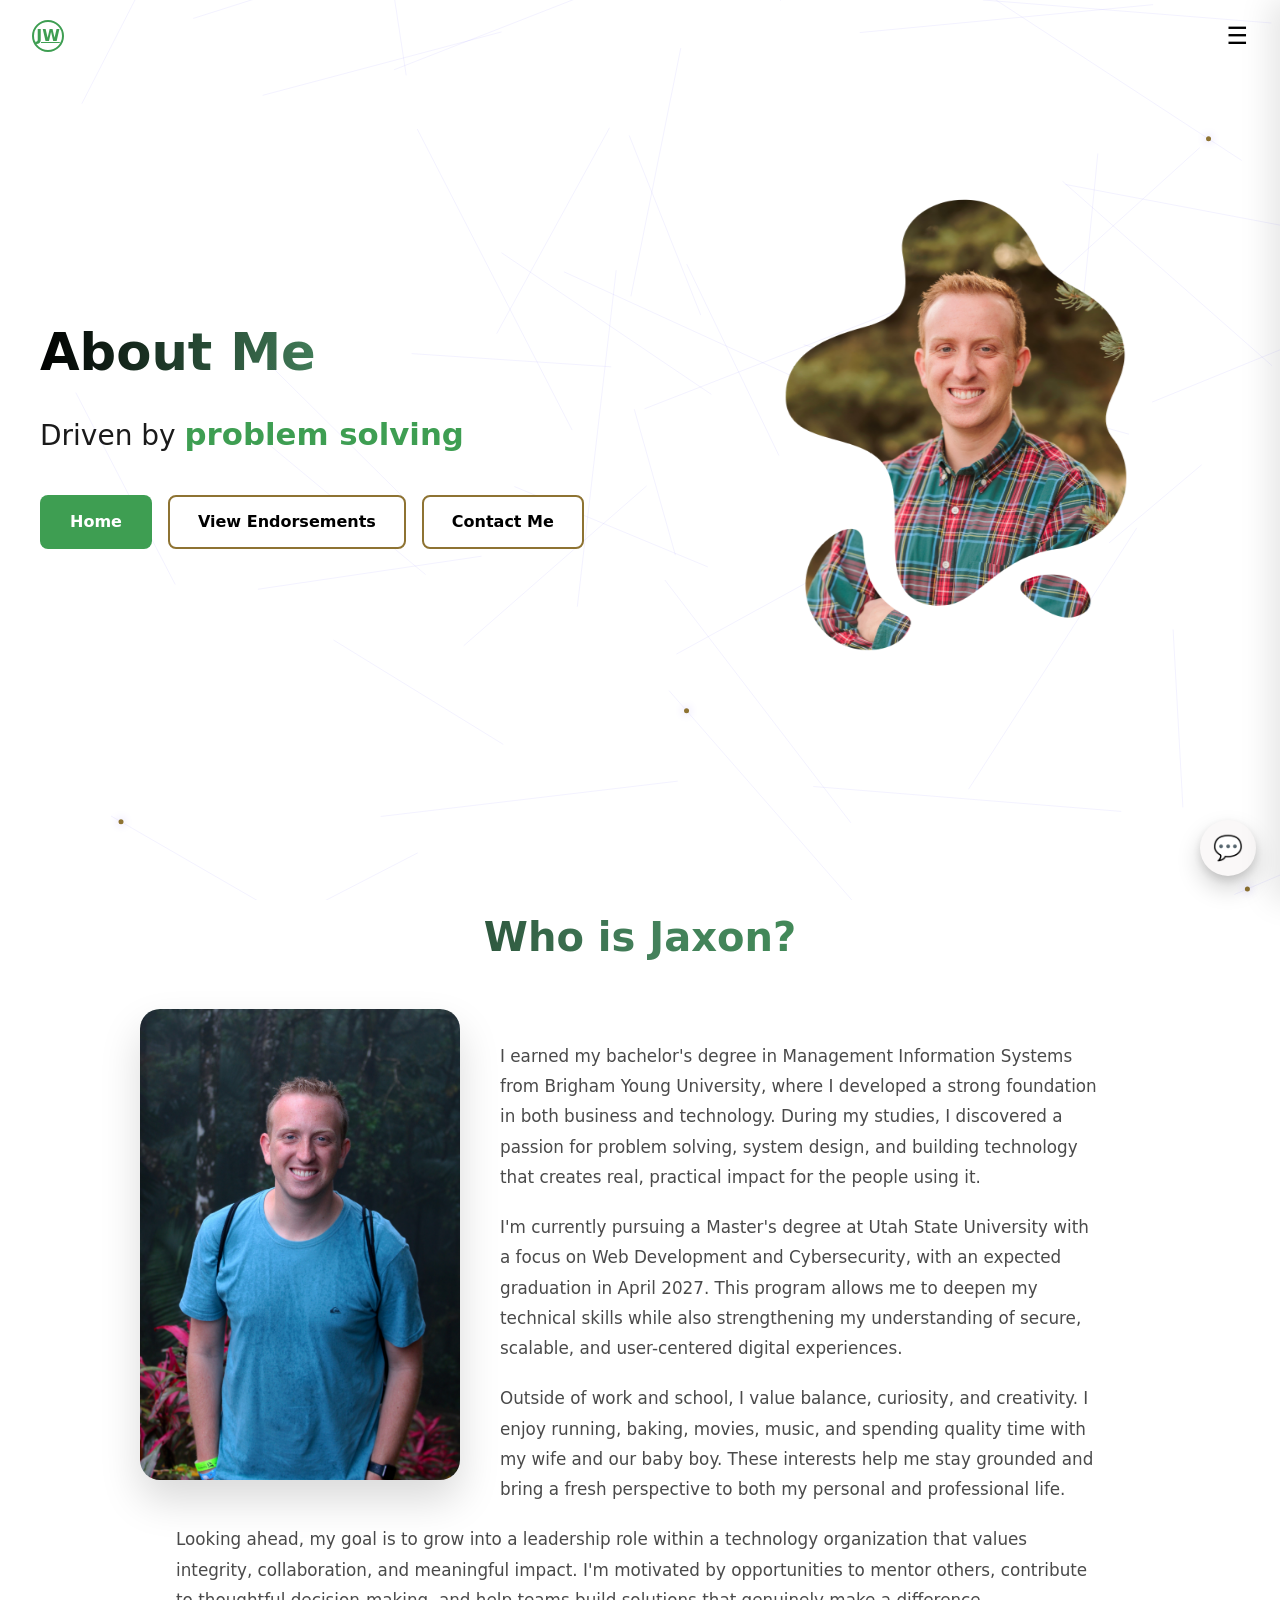
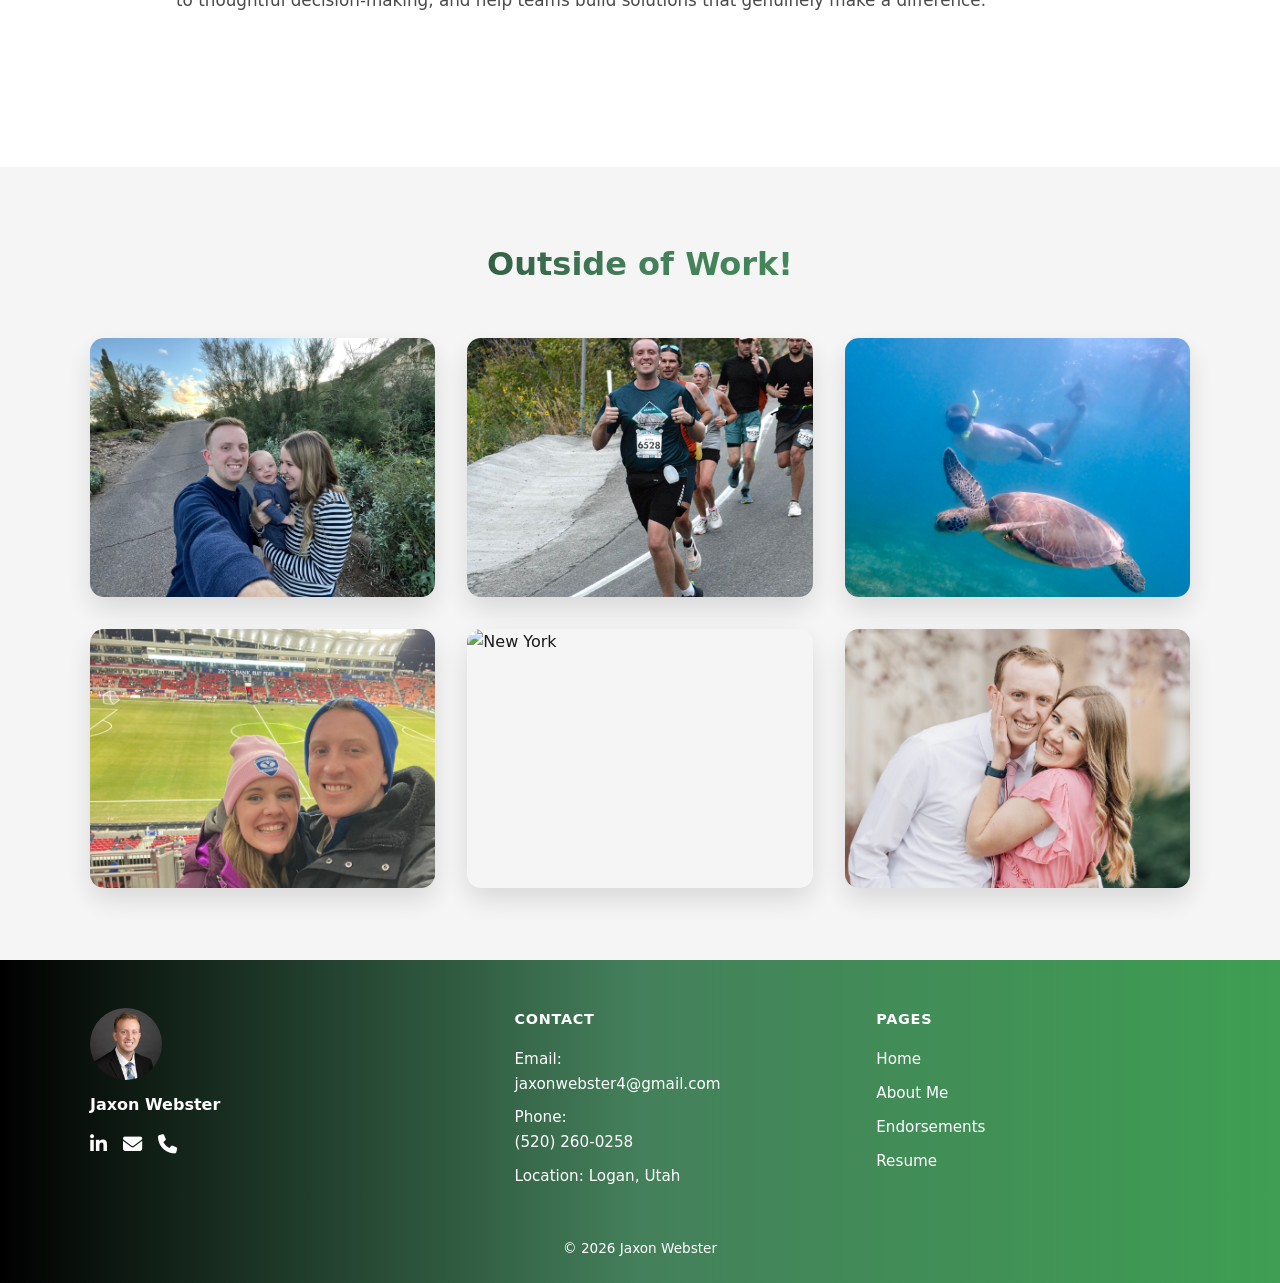
==== about.html @ 882f5c9e "button link fixes" ====
<!DOCTYPE html>
<html lang="en">
<head>
  <meta charset="UTF-8" />
  <meta name="viewport" content="width=device-width, initial-scale=1.0" />
  <title>About Me | Jaxon Webster</title>

  <link rel="stylesheet" href="styles.css" />

  <!-- Font Awesome -->
  <link
    rel="stylesheet"
    href="https://cdnjs.cloudflare.com/ajax/libs/font-awesome/6.5.1/css/all.min.css"
  />
</head>
<body>
  <!-- Background -->
  <div class="signal-bg">
    <canvas id="signalCanvas"></canvas>
  </div>
  

  <!-- Navbar -->
  <header class="navbar">
    <a href="index.html" class="logo">JW</a>
    <button class="menu-btn" id="menuBtn">☰</button>
  </header>

  <!-- Slide-out Menu -->
  <nav class="side-menu" id="sideMenu">
    <button class="close-menu" id="closeMenu">✕</button>
    <a href="index.html">Home</a>
    <a href="about.html">About Me</a>
    <a href="projects.html">Projects</a>
    <a href="resume.html">Resume</a>
    <a href="endorsements.html">Endorsements</a>
  </nav>

  <div class="overlay" id="overlay"></div>

<!-- About Hero -->
<section class="endorsement-hero">
  <div class="endorsement-hero-inner">

    <!-- LEFT -->
    <div class="endorsement-hero-left">
      <h1 class="endorsement-hero-title">
        About Me
      </h1>

      <p class="about-hero-subtitle">
        Driven by <span class="about-rotating-word"></span>
      </p>


      <div class="endorsement-hero-buttons">
        <a href="index.html" class="btn primary">Home</a>
<a href="endorsements.html" class="btn secondary">View Endorsements</a>
        <a href="index.html#contact" class="btn secondary">Contact Me</a>
      </div>
    </div>

    <!-- RIGHT -->
    <div class="endorsement-hero-right">
      <img src="images/christmasimage.png" alt="Jaxon Webster illustration">
    </div>

  </div>
</section>




  <!-- =========================
     WHO IS JAXON SECTION
========================== -->
<section class="about-intro">
  <div class="about-wrapper">

    <h2 class="about-section-title">Who is Jaxon?</h2>

    <div class="about-content">

      <img
        src="images/Tezza-0008.JPG"
        alt="Jaxon Webster"
        class="about-float-image"
      />

      <div class="about-text">
        <p>
          I earned my bachelor's degree in Management Information Systems from Brigham Young University, where I developed a strong foundation in both business and technology. During my studies, I discovered a passion for problem solving, system design, and building technology that creates real, practical impact for the people using it.
        </p>

        <p>
          I'm currently pursuing a Master's degree at Utah State University with a focus on Web Development and Cybersecurity, with an expected graduation in April 2027. This program allows me to deepen my technical skills while also strengthening my understanding of secure, scalable, and user-centered digital experiences.
        </p>

        <p>
          Outside of work and school, I value balance, curiosity, and creativity. I enjoy running, baking, movies, music, and spending quality time with my wife and our baby boy. These interests help me stay grounded and bring a fresh perspective to both my personal and professional life.
        </p>

        <p>
          Looking ahead, my goal is to grow into a leadership role within a technology organization that values integrity, collaboration, and meaningful impact. I'm motivated by opportunities to mentor others, contribute to thoughtful decision-making, and help teams build solutions that genuinely make a difference.
        </p>
      </div>

    </div>

  </div>
</section>


  <!-- =========================
       WHAT I'M UP TO
  ========================== -->
  <section class="about-now">
    <h2 class="gradient-text">Outside of Work!</h2>

    <div class="now-grid image-grid">
  <div class="image-card">
    <img src="images/IMG_4509.jpeg" alt="Our Baby" />
  </div>

  <div class="image-card">
    <img src="images/IMG_5921.jpg" alt="Marathon" />
  </div>

  <div class="image-card">
    <img src="images/IMG_6132.jpg" alt="Turtle" />
  </div>

  <div class="image-card">
    <img src="images/IMG_9681.jpeg" alt="Soccer" />
  </div>

  <div class="image-card">
    <img src="images/Tezza-0236.JPG" alt="New York" />
  </div>

  <div class="image-card">
    <img src="images/us.jpeg" alt="graduation picture" />
  </div>
</div>

  </section>

  <!-- Footer -->
  <footer class="footer">
    <div class="footer-container">

      <div class="footer-profile">
        <img src="images/portrait.jpg" alt="Jaxon Webster" class="footer-avatar" />
        <p class="footer-name">Jaxon Webster</p>

        <div class="footer-socials">
          <a href="https://www.linkedin.com/in/jaxon-webster" target="_blank">
            <i class="fab fa-linkedin-in"></i>
          </a>
          <a href="mailto:jaxonwebster4@gmail.com">
            <i class="fas fa-envelope"></i>
          </a>
          <a href="tel:5202600258">
            <i class="fas fa-phone"></i>
          </a>
        </div>
      </div>

      <div class="footer-column">
        <h4>Contact</h4>
        <p>Email: <a href="mailto:jaxonwebster4@gmail.com">jaxonwebster4@gmail.com</a></p>
        <p>Phone: <a href="tel:5202600258">(520) 260-0258</a></p>
        <p>Location: Logan, Utah</p>
      </div>

      <div class="footer-column">
        <h4>Pages</h4>
        <a href="index.html">Home</a>
        <a href="about.html">About Me</a>
        <a href="endorsements.html">Endorsements</a>
        <a href="#contact">Resume</a>
      </div>

    </div>

    <p class="footer-bottom">© 2026 Jaxon Webster</p>
  </footer>
<!-- =========================
     MINI CHAT ASSISTANT
========================== -->
<div class="chatbot">

  <button class="chatbot-toggle" id="chatbotToggle">
    💬
  </button>

  <div class="chatbot-window" id="chatbotWindow">
    <div class="chatbot-header">
      <span>Ask Jaxon</span>
      <button id="chatbotClose">✕</button>
    </div>

    <div class="chatbot-body" id="chatbotBody">
      <p class="bot-message">
        Hey! 👋 What would you like to know?
      </p>
    </div>

    <div class="chatbot-questions">
      <button data-question="skills">What technologies do you use?</button>
      <button data-question="experience">What kind of experience do you have?</button>
      <button data-question="projects">What projects should I check out?</button>
      <button data-question="contact">How can I contact you?</button>
    </div>
  </div>

</div>
  <script src="script.js"></script>
</body>
</html>
---- styles.css ----
/* Reset */
* {
  margin: 0;
  padding: 0;
  box-sizing: border-box;
  font-family: system-ui, -apple-system, BlinkMacSystemFont, sans-serif;
}

html {
  scroll-behavior: smooth;
}

/* Body */
body {
  background: #ffffff;
  color: #1a1a1a;
  line-height: 1.6;
}
/* =========================
   HERO WRAPPER (IMAGE + OVERLAY)
========================= */
.hero-wrapper {
  position: relative;
  min-height: 100vh;
  background-image: url("images/IMG_0848.jpeg"); /* CHANGE THIS */
  background-size: cover;
  background-position: center;
  background-repeat: no-repeat;
  color: #ffffff;
  overflow: hidden;
}
html, body {
  overflow-x: hidden;
  width: 100%;
}


/* Dark overlay */
.hero-wrapper::before {
  content: "";
  position: absolute;
  inset: 0;
  background: rgba(0, 0, 0, 0.6); /* darkness level */
  z-index: 0;
}

/* Ensure content is above overlay */
.hero-wrapper > * {
  position: relative;
  z-index: 1;
}
/* =========================
   SPLIT HERO LAYOUT
========================= */

.hero-split {
  display: flex;
  align-items: center;
  justify-content: space-between;
  gap: 4rem;
  max-width: 1200px;
  margin: 0 auto;
  padding: 6rem 2rem 4rem;
}

/* LEFT SIDE */
.hero-left {
  flex: 1;
  text-align: left;
}

/* Override centering */
.hero-left .hero-text {
  margin-left: 0;
  font-size: 1.55em;
}
.hero-title {
  min-width: 565px; /* adjust if needed */
}


/* Buttons align left */
.hero-left .hero-buttons {
  justify-content: flex-start;
}

/* RIGHT SIDE */
.hero-right {
  flex: 1;
  display: flex;
  justify-content: center;
  align-items: center;
  z-index: 2;
}

.hero-right img {
  width: 100%;
  max-width: 420px;
  object-fit: cover;
}
@media (max-width: 900px) {
  .hero-split {
    flex-direction: column;
    text-align: center;
  }

  .hero-left {
    text-align: center;
  }

  .hero-left .hero-buttons {
    justify-content: center;
  }

  .hero-right img {
    max-width: 300px;
  }
}



/* =========================
   BLUR ORBS BACKGROUND
========================= */
.orbs {
  position: fixed;
  inset: 0;
  z-index: -1;
  overflow: hidden;
}

.orbs span {
  position: absolute;
  width: 320px;
  height: 320px;
  border-radius: 50%;
  filter: blur(40px);
  background: radial-gradient(
    circle,
    rgba(107, 92, 255, 0.35),
    transparent 70%
  );
  animation: float 5s ease-in-out infinite alternate;
}

/* Orb positions */
.orbs span:nth-child(1) {
  top: 10%;
  left: 15%;
}

.orbs span:nth-child(2) {
  top: 55%;
  left: 65%;
  width: 380px;
  height: 380px;
  animation-duration: 30s;
}

.orbs span:nth-child(3) {
  top: 35%;
  left: 35%;
  width: 260px;
  height: 260px;
  animation: float-diagonal 18s ease-in-out infinite alternate;
}
.orbs span:nth-child(4) {
  top: 70%;
  left: 20%;
  width: 300px;
  height: 300px;
  animation-duration: 30s;
}

.orbs span:nth-child(5) {
  top: 15%;
  left: 70%;
  width: 220px;
  height: 220px;
  animation-duration: 22s;
}

/* Orb animation */
@keyframes float {
  from {
    transform: translate(0, 0);
  }
  to {
    transform: translate(200px, -150px);
  }
}

/* =========================
   NAVBAR
========================= */
.navbar {
  display: flex;
  justify-content: space-between;
  align-items: center;
  padding: 1.25rem 2rem;
  color: #ffffff;
}

.logo {
  width: 32px;
  height: 32px;
  border: 2px solid #3E9E52;
  border-radius: 50%;
  display: flex;
  align-items: center;
  justify-content: center;
  font-weight: bold;
  color: #3E9E52;
}

.menu-btn {
  font-size: 1.5rem;
  background: white;
  border: none;
  color: #000000;
  cursor: pointer;
}

/* =========================
   HERO
========================= */
.hero {
  text-align: center;
  padding: 6rem 1.5rem 4rem;
  color: #1a1a1a;
}

.hero h1 {
  font-size: clamp(2.2rem, 5vw, 3.2rem);
  margin-bottom: 1.5rem;
  font-weight: 800;
  color: #1a1a1a;
  white-space: nowrap;
}

.hero-text {
  max-width: 620px;
  margin: 0 auto 2.5rem;
  color: #4a4a4a;
}

/* Buttons */
.hero-buttons {
  display: flex;
  justify-content: center;
  gap: 1rem;
  margin-bottom: 3rem;
  flex-wrap: wrap;
  z-index: 3;
}

.btn {
  padding: 0.75rem 1.75rem;
  background: #ffffff;
  border-radius: 8px;
  border: 2px solid transparent;
  text-decoration: none;
  font-weight: 600;
  transition: all 0.25s ease;
}

.btn.primary {
  background: #3E9E52;
  color: #ffffff;
  z-index: 2;
}

.btn.secondary {
  background: white !important;
  color: #000000;
  border: 2px solid #8E7332;
  z-index: 2 !important;
}

/* =========================
   PROJECTS
========================= */
.projects {
  position: relative;
  padding: 5rem 2rem;
  z-index: 1;
}
.projects .project-image {
  width: 100%;
  max-width: none;
  flex: none;
}

.projects .project-image img {
  width: 100%;
  height: auto;
  max-height: 360px;
  object-fit: cover;
  display: block;
}

.projects-page .project-image,
.project-row .project-image {
  max-width: 600px;
}

.projects h2 {
  text-align: center;
  font-size: 2.2rem;
  margin-bottom: 3rem;
}

.project-grid {
  display: grid;
  grid-template-columns: repeat(2, 1fr);
  gap: 2rem;
  max-width: 1000px;
  margin: 0 auto;
}



.project-card {
  display: flex;
  flex-direction: column;
  width: 100%;
  background: #ffffff;
  border-radius: 12px;
  overflow: hidden;
  box-shadow: 0 10px 25px rgba(0, 0, 0, 0.08);
  transform: translateY(40px);
  transition: transform 0.25s ease, box-shadow 0.25s ease;
}
@media (max-width: 768px) {
  .project-grid {
    grid-template-columns: 1fr;
  }
}

/* When visible */
.project-card.reveal {
  opacity: 1;
  transform: translateY(0);
}

.project-card:nth-child(1) { transition-delay: 0s; }
.project-card:nth-child(2) { transition-delay: 0.1s; }
.project-card:nth-child(3) { transition-delay: 0.2s; }
.project-card:nth-child(4) { transition-delay: 0.3s; }

.project-card:hover {
  transform: translateY(-6px);
  box-shadow: 0 16px 35px rgba(0, 0, 0, 0.12);
}
/* Top half image */
.project-image {
  height: 50%;
  min-height: 180px;
  background: transparent;
}
.project-image.carousel {
 display: flex;
  justify-content: center;
  align-items: center;

  padding: 1.5rem 0;   /* vertical breathing room only */
  background: transparent;
}
.carousel img {
  max-width: 520px;    /* 👈 KEY LINE */
  width: 100%;
  height: auto;
  object-fit: contain;

  display: none;
}

.carousel img.active {
  display: block;
}


.project-image img {
  width: 100%;
  max-height: 360px;
  height: auto;
  object-fit: contain;
  display: block;
}

/* Bottom half content */
.project-content {
  background: rgba(255, 255, 255, 0.06);  /* VERY light grey */
  backdrop-filter: blur(4px);             /* soft glass effect */
  -webkit-backdrop-filter: blur(4px);
  border-radius: 12px;
  padding: 28px 32px;
  text-align: left;
}

@media (max-width: 768px) {
  .project-content {
    padding: 30px 28px;
  }
}



.project-content h3 {
  font-size: 1.1rem;
  margin-bottom: 0.5rem;
  color: #1a1a1a;
}
.project-content p {
  font-size: 0.95rem;
  color: #555;
  line-height: 1.4;
}

/* Faint dark overlay */
.projects::before {
  content: "";
  position: absolute;
  inset: 0;
  background: rgba(0, 0, 0, 0.04); /* 👈 adjust darkness */
  pointer-events: none;
  z-index: 0;
}

/* Ensure content sits above overlay */
.projects > * {
  position: relative;
  z-index: 1;
}


/* =========================
   CONTACT
========================= */
.contact {
  background: #eaf3ff;
  padding: 5rem 2rem;
  text-align: center;
}

.contact-form {
  max-width: 520px;
  margin: 0 auto;
  display: flex;
  flex-direction: column;
  gap: 1.25rem;
}

.contact-form input,
.contact-form textarea {
  padding: 0.9rem 1rem;
  border-radius: 10px;
  border: 1.5px solid #d1caff;
}

/* =========================
   FOOTER
========================= */
.footer {
  background: #f2f2f2;
  padding: 3rem 2rem 1.5rem;
}
/* Hide side menu by default */
.side-menu {
  position: fixed;
  top: 0;
  right: -260px;
  width: 260px;
  height: 100vh;
  background: #ffffff;
  display: flex;
  flex-direction: column;
  padding: 4rem 2rem;
  gap: 1.5rem;
  transition: right 0.3s ease;
  z-index: 1000;
  box-shadow: -10px 0 30px rgba(0, 0, 0, 0.1);
}

/* Remove default link styling */
.side-menu a {
  text-decoration: none;
  font-size: 1.1rem;
  font-weight: 600;
  color: #000000;
}

/* Slide in when open */
.side-menu.open {
  right: 0;
}
/* Gradient Typewriter Text */
#typewriter {
  background: linear-gradient(
    to right,
    #000000,
    #44805b,
    #3E9E52
  );
  -webkit-background-clip: text;
  -webkit-text-fill-color: transparent;
  background-clip: text;
  color: transparent;
}

/* Close Menu Button */
.close-menu {
  align-self: flex-end;
  font-size: 1.75rem;
  background: none;
  border: none;
  cursor: pointer;
  color: #1a1a1a;
  margin-bottom: 2rem;
  transition: color 0.2s ease;
}

.close-menu:hover {
  color: #6b5cff;
}
/* =========================
   FOOTER
========================= */
.footer {
  background: linear-gradient(
    to right,
     #000000,
    #44805b,
    #3E9E52
  );
  padding: 3rem 2rem 1.5rem;
  color: #ffffff;
}


.footer-container {
  max-width: 1100px;
  margin: 0 auto;
  display: grid;
  grid-template-columns: 1.2fr 1fr 1fr;
  gap: 3rem;
  align-items: flex-start;
}

/* Profile Column */
.footer-profile {
  display: flex;
  flex-direction: column;
  align-items: flex-start;
}

.footer-avatar {
  width: 72px;
  height: 72px;
  border-radius: 50%;
  object-fit: cover;
  margin-bottom: 0.75rem;
}

.footer-name {
  font-weight: 700;
  margin-bottom: 0.75rem;
  color: #ffffff;
}

/* Social Icons */
.footer-socials {
  display: flex;
  gap: 1rem;
}

.footer-socials a {
  color: #ffffff;
  font-size: 1.2rem;
  transition: all 0.25s ease;
}

.footer-socials a:hover {
  color: #ffffff;
  transform: translateY(-2px);
}

/* Footer Columns */
.footer-column h4 {
  font-size: 0.9rem;
  font-weight: 700;
  margin-bottom: 1rem;
  color: #ffffff;
  text-transform: uppercase;
  letter-spacing: 0.05em;
}

.footer-column p,
.footer-column a {
  display: block;
  font-size: 0.95rem;
  color: #ffffff;
  margin-bottom: 0.6rem;
  text-decoration: none;
}

.footer-column a:hover {
  color: #6b5cff;
}

/* Bottom Text */
.footer-bottom {
  text-align: center;
  margin-top: 2.5rem;
  font-size: 0.85rem;
  color: #ffffff;
}

/* =========================
   RESPONSIVE FOOTER
========================= */
@media (max-width: 800px) {
  .footer-container {
    grid-template-columns: 1fr;
    gap: 2rem;
  }

  .footer-profile,
  .footer-column {
    align-items: center;
    text-align: center;
  }
}
.section-divider {
  width: 100%;
  max-width: 900px;
  height: 1px;
  margin: 4rem auto;
  background: linear-gradient(
    to right,
    transparent,
    rgba(0, 0, 0, 0.4),
    transparent
  );
}
.project-btn {
  display: inline-block;
  margin-top: 0.75rem;
  padding: 0.5rem 1.25rem;
  font-size: 0.85rem;
  font-weight: 600;
  text-decoration: none;
  border-radius: 6px;
  background: #6870cb;
  color: #ffffff;
  transition: all 0.25s ease;
}

.project-btn:hover {
  background: #5a4ae0;
  transform: translateY(-2px);
}

#rotating-word {
  font-weight: 700;
  font-size: 1.1em;
  color: #3E9E52;
  transition: opacity 0.4s ease, transform 0.4s ease;
  min-height: 1.2em;
  line-height: 1.2;
  transform: translateZ(0);
  backface-visibility: hidden;
  -webkit-font-smoothing: antialiased;
}
@media (max-width: 768px) {
  .hero-split {
    padding: 4rem 1.5rem 3rem;
    gap: 2.5rem;
  }
}
@media (max-width: 768px) {
  .hero h1 {
    font-size: 2.2rem;
    line-height: 1.2;
    white-space: normal; /* allow wrap on mobile */
  }
}
@media (max-width: 768px) {
  .hero-text {
    font-size: 1.05rem;
  }

  #rotating-word {
    font-weight: 700;
  font-size: 1.1em;
  color: #3E9E52;
  transition: opacity 0.4s ease, transform 0.4s ease;
  min-height: 1.2em;
  line-height: 1.2;
  transform: translateZ(0);
  backface-visibility: hidden;
  -webkit-font-smoothing: antialiased;
  }
}
@media (max-width: 768px) {
  .hero-buttons {
    flex-direction: column;
    gap: 0.75rem;
    z-index: 2;
  }

  .hero-buttons .btn {
    width: 100%;
    max-width: 280px;
    margin: 0 auto;
  }
}
@media (max-width: 768px) {
  .hero-right img {
    max-width: 240px;
    border-radius: 18px;
  }

  .hero-right {
    margin-top: 1rem;
  }
}
@media (max-width: 768px) {
  .hero-left {
    order: 1;
  }

  .hero-right {
    order: 2;
  }
}
.signal-bg {
  position: fixed;
  inset: 0;
  z-index: 0; /* NOT -1 */
  pointer-events: none;
}


#signalCanvas {
  width: 100%;
  height: 100%;
  display: block;
}

.gradient-text {
  background: linear-gradient(
    to right,
     #000000,
    #44805b,
    #3E9E52
  );
  -webkit-background-clip: text;
  -webkit-text-fill-color: transparent;
  background-clip: text;
  color: transparent;
}





/* =========================
   ABOUT PAGE LAYOUT
========================= */

/* Overall page spacing */
.about-hero {
  text-align: center;
  padding: 5rem 2rem 4rem;
  position: relative;
}

.about-hero h1 {
  margin-bottom: 2rem;
}

/* Button layout */
.about-hero-buttons {
  display: flex;
  justify-content: center;
  gap: 1.25rem;
  flex-wrap: wrap;
}
.about-subtitle {
  margin-top: 1rem;
  margin-bottom: 2rem;
  font-size: 1.1rem;
  font-weight: 400;
  color: #5f5f5f; /* soft neutral tone */
  max-width: 600px;
  margin-left: auto;
  margin-right: auto;
  line-height: 1.6;
  letter-spacing: 0.3px;
}
@media (max-width: 768px) {
  .about-hero-buttons {
    flex-direction: column;
    align-items: center;
  }

  .about-hero .btn {
    width: 100%;
    max-width: 280px; /* keeps them from getting too wide */
  }
}


/* Subtle unique styling for this page */
.about-hero .btn {
  backdrop-filter: blur(6px);
  letter-spacing: 0.5px;
  min-width: 150px;
  text-align: center;
  padding: 0.55rem 1.25rem;   /* smaller padding */
  font-size: 1.0rem;        /* slightly smaller text */
}

/* Lift effect to match premium feel */
.about-hero .btn:hover {
  transform: translateY(-4px);
  box-shadow: 0 8px 20px rgba(0, 0, 0, 0.15);
}


.about-hero {
  padding: 4rem 2rem 2rem;
  text-align: center;
  z-index: 2;
}

.about-hero h1 {
  font-size: clamp(2.2rem, 4vw, 3rem);
  font-weight: 800;
  margin-bottom: 2rem;
  z-index: 2;
}

/* Intro section */
.about-intro {
  padding: 100px 20px;
  z-index: 2;
}
.about-wrapper {
  max-width: 1000px;
  margin: 0 auto;
}

.about-intro-grid {
  max-width: 1100px;
  margin: 0 auto;
  display: grid;
  grid-template-columns: 1.2fr 0.8fr;
  gap: 4rem;
  align-items: start;
}

/* Text column */
.about-text {
  font-size: 1.05rem;
  color: #4a4a4a;
  line-height: 1.7;
  background: rgba(255, 255, 255, 0.05);   /* extremely light */
  backdrop-filter: blur(4px);
  -webkit-backdrop-filter: blur(4px);
  border-radius: 14px;
  padding: 32px 36px;
}

.about-text p {
  margin-bottom: 20px;
  line-height: 1.8;
  font-size: 1.05rem;
}

/* Image column */
.about-image {
  display: flex;
  justify-content: center;
  z-index: 2;
}
.about-image-container {
  flex: 1;
  display: flex;
  justify-content: center;
  width: 100%;
  max-width: 350px;
  border-radius: 20px;
  box-shadow: 0 20px 40px rgba(0, 0, 0, 0.2);
}

.about-image img {
  width: 100%;
  max-width: 360px;
  border-radius: 16px;
  object-fit: cover;
  box-shadow: 0 20px 40px rgba(0, 0, 0, 0.15);
  z-index: 2;
}
.about-hero,
.about-intro,
.about-image,
.about-content {
  position: relative;
  z-index: 2;
}

/* =========================
   WHAT I'M UP TO
========================= */

.about-now {
  padding: 4rem 2rem;
}

.about-now h2 {
  text-align: center;
  font-size: 2rem;
  margin-bottom: 3rem;
  font-weight: 800;
}

.now-grid {
  max-width: 1100px;
  margin: 0 auto;
  display: grid;
  grid-template-columns: repeat(3, 1fr);
  gap: 2rem;
}

.now-card {
  background: #ffffff;
  border-radius: 12px;
  padding: 1.75rem;
  box-shadow: 0 10px 25px rgba(0, 0, 0, 0.08);
  transition: transform 0.25s ease, box-shadow 0.25s ease;
}

.now-card h3 {
  font-size: 1.05rem;
  font-weight: 700;
  margin-bottom: 0.5rem;
}

.now-card p {
  font-size: 0.95rem;
  color: #555;
  line-height: 1.4;
}

.now-card:hover {
  transform: translateY(-4px);
  box-shadow: 0 16px 35px rgba(0, 0, 0, 0.12);
}

/* =========================
   SKILLS / INTERESTS
========================= */

.about-skills {
  padding: 4rem 2rem 5rem;
}
.about-hero-title {
  text-align: center;
  font-size: clamp(2.2rem, 5vw, 3.2rem);
  font-weight: 800;

  background: linear-gradient(
    to right,
    #000000,
    #44805b,
    #3E9E52
  );
  -webkit-background-clip: text;
  background-clip: text;
  color: transparent;

  margin-bottom: 1.25rem;
}
.about-section-title {
  text-align: center;
  font-size: clamp(1.7rem, 4.2vw, 2.5rem);
font-weight: 800;


  background: linear-gradient(
    to right,
    #000000,
    #44805b,
    #3E9E52
  );
  -webkit-background-clip: text;
  background-clip: text;
  color: transparent;

  margin-bottom: 2.5rem;
  margin-top: -2rem;
}

.about-skills h2 {
  text-align: center;
  font-size: 2rem;
  margin-bottom: 3rem;
  font-weight: 800;
}

.skills-grid {
  max-width: 900px;
  margin: 0 auto;
  display: grid;
  grid-template-columns: repeat(3, 1fr);
  gap: 1.25rem;
}

.skill-card {
  background: #f7f7f7;
  border-radius: 10px;
  padding: 1rem 1.25rem;
  font-weight: 600;
  font-size: 0.9rem;
  text-align: center;
  color: #1a1a1a;
}

/* =========================
   RESPONSIVE ABOUT PAGE
========================= */

@media (max-width: 900px) {
  .about-intro-grid {
    grid-template-columns: 1fr;
    gap: 3rem;
    text-align: center;
  }

  .about-image img {
    max-width: 280px;
  }

  .now-grid {
    grid-template-columns: 1fr;
  }

  .skills-grid {
    grid-template-columns: 1fr;
  }
}
/* =========================
   IMAGE GALLERY CARDS
========================= */

.image-grid {
  grid-template-columns: repeat(3, 1fr);
}

.image-card {
  position: relative;
  border-radius: 14px;
  overflow: hidden;
  aspect-ratio: 4 / 3;
  box-shadow: 0 12px 28px rgba(0, 0, 0, 0.12);
  transition: transform 0.3s ease, box-shadow 0.3s ease;
}

.image-card img {
  width: 100%;
  height: 100%;
  object-fit: cover;
  display: block;
}

.image-card:hover {
  transform: translateY(-6px);
  box-shadow: 0 18px 40px rgba(0, 0, 0, 0.18);
}

/* Mobile */
@media (max-width: 900px) {
  .image-grid {
    grid-template-columns: 1fr;
  }
}
/* =========================
   SECTION SEPARATOR OVERLAY
========================= */

.about-now {
  position: relative;
  padding: 4.5rem 2rem;
}

.about-now::before {
  content: "";
  position: absolute;
  inset: 0;
  background: rgba(0, 0, 0, 0.04); /* subtle separation */
  z-index: 0;
}

/* Ensure content stays above overlay */
.about-now > * {
  position: relative;
  z-index: 1;
}
/* =========================
   FLOATING ABOUT IMAGE
========================= */

.about-content {
  position: relative;
}

/* Float image to the right */
.about-float-image {
  float: left;
  width: 320px;
  margin: 0 40px 20px 0;
  border-radius: 20px;
  box-shadow: 0 20px 40px rgba(0, 0, 0, 0.15);
}
/* Mobile */
@media (max-width: 768px) {
  .about-float-image {
    float: none;
    display: block;
    margin: 0 auto 30px auto;
    width: 85%;
  }

  .about-text {
    text-align: center;
  }
}
.about-text-panel {
  position: relative;
  z-index: 2;   /* blur layer */
  flex: 1.3;
  
  background: rgba(255, 255, 255, 0.6);
  backdrop-filter: blur(6px);
  -webkit-backdrop-filter: blur(6px);

  padding: 2rem 2.25rem;
  border-radius: 16px;
}
/* Mobile Responsive */
@media (max-width: 900px) {
  .about-content {
    flex-direction: column;
    text-align: center;
  }

  .about-text-panel {
    margin-top: 30px;
  }
}
/* Text spacing */
.about-text-panel p + p {
  margin-top: 1.25rem;
  margin-bottom: 20px;
  line-height: 1.7;
  font-size: 1.05rem;
}
.about-float-image {
  position: relative;
  z-index: 3;   /* image ABOVE blur */
}
/* =========================
   PROJECTS PAGE
========================= */


.projects-page {
  padding: 4rem 2rem 5rem;
  position: relative;
  z-index: 2;
}

.projects-title {
  text-align: center;
  font-size: clamp(2rem, 4vw, 2.75rem);
  font-weight: 800;
  margin-bottom: 3rem;
}

/* Project list container */
.projects-list {
  max-width: 900px;
  margin: 0 auto;
  display: flex;
  flex-direction: column;
  gap: 2.5rem;
}

/* Individual card */
.project-card {
  background: rgba(255, 255, 255, 0.75);
  backdrop-filter: blur(6px);
  -webkit-backdrop-filter: blur(6px);

  padding: 2rem 2.25rem;
  border-radius: 18px;

  box-shadow: 0 15px 40px rgba(0, 0, 0, 0.08);
  position: relative;
}

/* Project title */
.project-name {
  font-size: 1.4rem;
  font-weight: 700;
  margin-bottom: 0.75rem;
}

/* Description */
.project-description {
  color: #4a4a4a;
  line-height: 1.65;
  margin-bottom: 1.25rem;
}

/* Link button */
.project-link {
  display: inline-block;
  padding: 0.5rem 1.1rem;
  font-weight: 600;
  font-size: 0.95rem;

  color: #3E9E52;
  border-radius: 8px;

  text-decoration: none;
  transition: all 0.2s ease;
}

.project-link:hover {
  background: #5b63d6;
  color: #ffffff;
}

/* =========================
   MOBILE ADJUSTMENTS
========================= */

@media (max-width: 768px) {
  .project-card {
    padding: 1.75rem;
  }

  .project-name {
    font-size: 1.25rem;
  }
}
/* =========================
   PROJECTS PAGE
========================= */

.projects-section {
  padding: 3rem 2rem 5rem;
  position: relative;
  z-index: 2;
}

.projects-content {
  max-width: 900px;
  margin: 0 auto;

  display: flex;
  flex-direction: column;
  gap: 2.5rem;
}

/* Reuses the About glass-panel feel */
.project-panel {
  background: rgba(255, 255, 255, 0.65);
  backdrop-filter: blur(6px);
  -webkit-backdrop-filter: blur(6px);

  padding: 2rem 2.25rem;
  border-radius: 18px;

  box-shadow: 0 15px 40px rgba(0, 0, 0, 0.08);
}

.project-panel h2 {
  font-size: 1.4rem;
  font-weight: 700;
  margin-bottom: 0.75rem;
}

.project-panel p {
  color: #4a4a4a;
  line-height: 1.65;
  margin-bottom: 1.25rem;
}

/* Same button language as elsewhere */
.project-link {
  display: inline-block;
  font-weight: 600;
  color: #5b63d6;
  text-decoration: none;
  border-bottom: 2px solid transparent;
  transition: border-color 0.2s ease;
}

.project-link:hover {
  border-color: #5b63d6;
}

/* Mobile */
@media (max-width: 768px) {
  .project-panel {
    padding: 1.75rem;
  }
}



/* =========================
   PROJECTS (STACKED CARDS)
========================= */
.project-image {
  margin: 0;
}

.project-grid {
  max-width: 1000px;
  margin: 0 auto;

  display: flex;
  flex-direction: column;
  gap: 3rem;
}

/* Card container */
.project-card {
  display: flex;
  flex-direction: column;

  background: rgba(255, 255, 255, 0.65);
  backdrop-filter: blur(6px);
  -webkit-backdrop-filter: blur(6px);

  border-radius: 10px;
  overflow: hidden;

  box-shadow: 0 20px 45px rgba(0, 0, 0, 0.08);
}

/* Image */
.project-image img {
  width: 100%;
  height: 280px;
  object-fit: cover;
  display: block;
}

/* Content */
.project-content {
  padding: 1.rem 1.25rem;
}

.project-content h3 {
  font-size: 1.5rem;
  font-weight: 700;
  margin-bottom: 0.75rem;
}

.project-content p {
  color: #4a4a4a;
  line-height: 1.65;
  margin-bottom: 1.25rem;
}

/* Button */
.project-btn {
  display: inline-block;
  padding: 0.55rem 1.3rem;
  font-weight: 600;
  font-size: 0.95rem;

  color: #ffffff;
  background: #3E9E52;
  border-radius: 10px;
  text-decoration: none;

  transition: transform 0.2s ease, box-shadow 0.2s ease;
}

.project-btn:hover {
  transform: translateY(-2px);
  box-shadow: 0 8px 20px rgba(91, 99, 214, 0.35);
}
@media (max-width: 768px) {
  .project-image img {
    height: 220px;
  }
}
.carousel {
  position: relative;
  overflow: hidden;
  background: #000;
}

.carousel img {
  width: 100%;
  height: 280px;
  object-fit: contain;
  display: none;
}

.carousel img.active {
  display: block;
}

/* Arrows */
.carousel-btn {
    position: absolute;
  top: 50%;
  transform: translateY(-50%);

  background: rgba(0, 0, 0, 0.55);
  color: #fff;
  border: none;
  font-size: 1.8rem;

  width: 36px;
  height: 36px;
  border-radius: 50%;

  display: flex;
  align-items: center;
  justify-content: center;

  z-index: 3;
}

.carousel-btn.prev {
  left: 12px;
}

.carousel-btn.next {
  right: 12px;
}
/* =========================
   CONTACT SECTION
========================= */

.contact-section {
  padding: 4rem 2rem 5rem;
  text-align: center;
  position: relative;
  z-index: 2;
}

.contact-section h2 {
  margin-bottom: 2.5rem;
}

/* Glass-style card */
.contact-card {
  max-width: 520px;
  margin: 0 auto;

  background: rgba(255, 255, 255, 0.65);
  backdrop-filter: blur(6px);
  -webkit-backdrop-filter: blur(6px);

  border-radius: 20px;
  padding: 2.5rem 2.25rem;

  box-shadow: 0 20px 45px rgba(0, 0, 0, 0.08);

  display: flex;
  flex-direction: column;
  gap: 1.5rem;
}

/* Individual contact rows */
.contact-item {
  display: flex;
  align-items: center;
  gap: 1rem;

  font-size: 1.05rem;
  color: #333;
}

/* Icons */
.contact-item i {
  color: #3E9E52;
  font-size: 1.25rem;
  min-width: 22px;
}

/* Links */
.contact-item a {
  color: inherit;
  text-decoration: none;
  transition: color 0.2s ease;
}

.contact-item a:hover {
  color: #5b63d6;
}

/* Mobile */
@media (max-width: 768px) {
  .contact-card {
    padding: 2rem 1.75rem;
  }
}
@media (max-width: 768px) {
  .hero-portrait img {
    max-height: 360px;
  }
}

/* =========================
   RESUME HERO
========================= */

.resume-hero {
  position: relative;
  height: 70vh;
  min-height: 520px;
  overflow: hidden;
  z-index: 2;
}
.resume-row {
  display: grid;
  grid-template-columns: 220px 1fr;
  gap: 2rem;
}


.hero-words {
  position: absolute;
  inset: 0;
  z-index: 1;
  pointer-events: none;
}

/* Each row */
.hero-words-row {
  display: flex;
  white-space: nowrap;
  font-weight: 800;
  font-size: clamp(4rem, 9vw, 7rem);
  letter-spacing: 0.25rem;

  /* Make it actually visible */
  color: #8E7332;                 /* fully opaque */
  opacity: 0.95;                  /* visual softening */
  text-shadow: 0 3px 10px rgba(0,0,0,0.15); /* contrast boost */
}

.hero-name-block {
  text-align: center;     /* 👈 centers name + subtitle */
  margin-top: 2.5rem;
  position: relative;
  z-index: 3;
  font-size: 2.2rem;
  font-weight: 800;
  margin-bottom: 0.5rem;
}
.hero-name-block p {
  font-size: 1rem;     /* was likely ~1.25–1.5rem */
  opacity: 0.8;
}

/* Spacing between words */
.hero-words-row span {
  margin-right: 4rem;
}

/* Animations */
.row-1 {
  animation: marquee-left 28s linear infinite;
}

.row-2 {
  animation: marquee-right 32s linear infinite;
}

@keyframes marquee-left {
  from {
    transform: translateX(0);
  }
  to {
    transform: translateX(-50%);
  }
}

@keyframes marquee-right {
  from {
    transform: translateX(-50%);
  }
  to {
    transform: translateX(0);
  }
}

/* Portrait */
.hero-portrait {
  position: absolute;
  bottom: 0;
  left: 50%;
  transform: translateX(-50%);
  z-index: 5;
}
.hero-portrait::before {
  content: "";
  position: absolute;
  inset: 0;
  background: transparent; /* or match your page background */
  z-index: -1;
}

@media (max-width: 768px) {
  .row-1 {
    animation-duration: 18s; /* faster */
  }

  .row-2 {
    animation-duration: 20s; /* faster, still slightly offset */
  }
}


.hero-portrait img {
  max-height: 520px;
  width: auto;
  height: auto;
  display: block;
  filter: none;
-webkit-mask-image: linear-gradient(
    to bottom,
    rgba(0, 0, 0, 1) 50%,
    rgba(0, 0, 0, 0.6) 65%,
    rgba(0, 0, 0, 0.25) 75%,
    rgba(0, 0, 0, 0) 85%
  );

  mask-image: linear-gradient(
    to bottom,
    rgba(0, 0, 0, 1) 50%,
    rgba(0, 0, 0, 0.6) 65%,
    rgba(0, 0, 0, 0.25) 75%,
    rgba(0, 0, 0, 0) 85%
  );
}

/* Text */
.hero-intro {
  margin-top: 1.5rem;
  text-align: center;
  z-index: 3;
}

.hero-intro h1 {
  font-size: clamp(2rem, 4vw, 2.8rem);
  font-weight: 800;
}

.hero-intro p {
  color: #5b63d6;
  font-weight: 600;
}
/* =========================
   RESUME CONTENT
========================= */

.resume-content {
  max-width: 1000px;
  margin: 0 auto;
  padding: 4rem 2rem 6rem;
  z-index: 2;
}
.resume-item-header {
  display: flex;
  justify-content: space-between;
  align-items: baseline;
  gap: 1rem;
}

.resume-date {
  font-size: 0.9rem;
  color: #666;
  white-space: nowrap;
}

.resume-subtitle {
  margin: 0.25rem 0 0.75rem;
  font-style: italic;
  color: #444;
}

.resume-item ul {
  margin: 0.5rem 0 0 1.25rem;
}

.resume-item li {
  margin-bottom: 0.4rem;
  line-height: 1.5;
}
@media (max-width: 600px) {
  .resume-item-header {
    flex-direction: column;
    align-items: flex-start;
  }

  .resume-date {
    font-size: 0.85rem;
  }
}


.resume-section-title {
  color: #3E9E52;
  font-size: 1.75rem;
  font-weight: 700;
  margin-bottom: 1.75rem;
  display: inline-block;
  position: relative;
}
.resume-section-title::after {
  content: "";
  display: block;
  height: 2px;
  width: 100%;
  margin-top: 0.35rem;
  background-color: #3E9E52;
  border-radius: 2px;
}


.resume-section {
  margin-bottom: 3.25rem;
  .resume-item {
  margin-bottom: 2rem;
}
}

/* =========================
   GRID LAYOUT
========================= */

.card-grid {
  display: grid;
  grid-template-columns: repeat(2, 1fr);
  gap: 2rem;
}

@media (max-width: 700px) {
  .card-grid {
    grid-template-columns: 1fr;
  }
}
/* Full-width gradient under hero */
.resume-background {
  max-width: 850px;
  margin: 4rem auto;
  padding: 3.5rem 3rem;

  /* Frosted glass */
  background: rgba(255, 255, 255, 0.45);
  backdrop-filter: blur(14px) saturate(140%);
  -webkit-backdrop-filter: blur(14px) saturate(140%);

  border-radius: 16px;

  box-shadow:
    0 20px 40px rgba(0, 0, 0, 0.06),
    inset 0 0 0 1px rgba(255, 255, 255, 0.35);
}



/* =========================
   FLIP CARD (CLICK)
========================= */

.resume-card {
  position: relative;
  z-index: 3;
}
.resume-page {
  background: linear-gradient(
    to bottom,
    #ffffff 0%,
    #ddeee8 35%,
    rgba(64, 160, 90, 0.15) 90%
  );
}


.resume-card::before {
  content: "";
  position: absolute;
  left: 0;
  top: 20px;
  bottom: 20px;
  width: 4px;
  border-radius: 4px;
  background: #3E9E52;
  opacity: 0.8;
}
/* Education: clean + light */
.section-education {
  background: linear-gradient(
    to bottom,
    #ffffff 0%,
    #f7f9ff 100%
  );
}

.section-experience {
   background: #8bc397
}

/* Skills: calm finish */
.section-skills {
  background: white;
}


.card-grid {
  row-gap: 2.5rem;
}

/* Typography */
.resume-card strong {
  font-size: 1.05rem;
}

.resume-card span {
  margin-top: 0.25rem;
  font-size: 0.85rem;
  color: #777;
}

/* Bullet styling (resume-friendly) */
.resume-card ul {
  margin: 0;
  padding-left: 1.2rem;
}

.resume-card li {
  margin-bottom: 0.5rem;
  line-height: 1.4;
}

@media (max-width: 768px) {
  .resume-page .resume-background {
    margin: 2rem 1rem;      /* space from screen edges */
    padding: 2.25rem 1.5rem;
    border-radius: 14px;
  }
}
@media (max-width: 768px) {
  .stats {
    display: grid;
    grid-template-columns: repeat(2, 1fr);
    gap: 1.25rem;
  }
}
@media (max-width: 768px) {
  .stat .number {
    font-size: 1.75rem;
  }
}

/* =========================
   ENDORSEMENTS HERO
========================= */


/* Center image */
.hero-center {
  position: relative;
  z-index: 2;
}

.hero-image {
  max-width: 320px;
  width: 100%;
}


.endorsements-page .hero-center {
  position: relative;
  z-index: 2;
  text-align: center;
}

.endorsements-page .hero-title {
  font-size: clamp(2.2rem, 8vw, 4.5rem);
  font-weight: 800;
  color: #1f3d2b;
  letter-spacing: -0.02em;
  line-height: 1.1;
  padding: 0 1rem; /* prevents edge clipping on mobile */
}
@media (max-width: 768px) {
  .endorsements-page .endorsements-hero {
    min-height: 75vh;
  }
}
@media (max-width: 768px) {
  .endorsements-page .praise {
    max-width: 180px;
    font-size: 0.8rem;
    padding: 0.65rem 0.85rem;
  }
}


/* Responsive */
@media (max-width: 768px) {
  .endorsements-hero {
    height: 60vh;
  }

  .hero-image {
    max-width: 240px;
  }
}


.quote-block::before {
  content: "";
  position: absolute;
  inset: 0;
  border-radius: 20px;

  background: linear-gradient(
    120deg,
    rgba(255,255,255,0.45),
    rgba(255,255,255,0.08) 35%,
    rgba(255,255,255,0.25) 60%,
    rgba(255,255,255,0.05)
  );

  opacity: 0.7;
  pointer-events: none;
}
.quote-block::after {
  content: "";
  position: absolute;
  inset: -40%;
  border-radius: 50%;

  background: radial-gradient(
    circle at 30% 30%,
    rgba(255,255,255,0.35),
    transparent 60%
  );

  opacity: 0.25;
  transform: translateY(20%);
  pointer-events: none;
}



.quote-block {
  max-width: 900px;
  margin: 0 auto 4rem;

  padding: 3.25rem 3rem 4.5rem;

  background: rgba(255, 255, 255, 0.32);
  backdrop-filter: blur(22px) saturate(150%);
  -webkit-backdrop-filter: blur(22px) saturate(150%);

  border-radius: 20px;

  box-shadow:
    0 12px 40px rgba(0, 0, 0, 0.18);

  position: relative;
  overflow: hidden;
}
.quote-block blockquote {
  margin-bottom: 2.25rem;
}

.quote-author {
  margin-top: 1.75rem;
}
.quote-mark {
  top: 1.75rem;
}





.quote-mark {
  font-size: 4rem;
  color: #3E9E52;
}

blockquote {
  font-size: 1.2rem;
  line-height: 1.7;
  margin: 0;
}

.quote-author {
  margin-top: 1rem;
  font-size: 0.9rem;
  opacity: 0.6;
}

.fade-in {
  opacity: 1;
  transform: translateY(0);
}

.js .fade-in {
  opacity: 1;
  transform: translateY(24px);
}
@media (max-width: 768px) {
  .fade-in {
    opacity: 1 !important;
    transform: none !important;
  }
}

@media (max-width: 768px) {
  .endorsement-hero-inner {
    flex-direction: column;
    text-align: center;
    gap: 2rem;
  }

  .endorsement-hero-left,
  .endorsement-hero-right {
    width: 100%;
  }

  .endorsement-hero-title {
    font-size: 2.25rem;
  }

  .endorsement-hero-subtitle {
    font-size: 1.1rem;
  }
}
@media (max-width: 768px) {
  .endorsement-hero-right img {
    max-width: 220px;
    margin: 0 auto;
    z-index: 2;
  }
}
@media (max-width: 768px) {
  .quote-block {
    padding: 2.25rem 1.75rem 3rem;

    background: rgba(255, 255, 255, 0.75);
    backdrop-filter: blur(10px);
    -webkit-backdrop-filter: blur(10px);
  }

  .quote-block::before,
  .quote-block::after {
    display: none;
  }
}
@media (max-width: 768px) {
  .endorsements-title {
    font-size: 2rem;
    margin-bottom: 2.5rem;
  }
}

@media (max-width: 768px) {
  .endorsement-hero-buttons {
    display: flex;
    flex-direction: column;
    gap: 0.75rem;
    align-items: center;
  }

  .endorsement-hero-buttons .btn {
    width: 100%;
    max-width: 260px;

    padding: 0.65rem 1.25rem;
    font-size: 0.95rem;
    border-radius: 10px;
  }
}
@media (max-width: 768px) {
  .endorsements-content-wrapper {
    padding-left: 1rem;
    padding-right: 1rem;
  }
}
@media (max-width: 768px) {
  .quote-block {
    max-width: 100%;
    margin-left: auto;
    margin-right: auto;
  }
}

.endorsements-inner {
  max-width: 1100px;
  margin: 0 auto;
  padding: 0 1.25rem;
}

.fade-in.visible {
  opacity: 1;
  transform: translateY(0);
  transition: opacity 0.6s ease, transform 0.6s ease;
}

/* Transparent navbar ONLY on endorsements page */
.transparent-nav .navbar {
  background: transparent;
  box-shadow: none;
  position: absolute;
  width: 100%;
  top: 0;
  left: 0;
  z-index: 10;
}
/* ===============================
   PROJECT LAYOUT
================================ */
.project-row {
  display: flex;
  align-items: center;
  gap: 4rem;
  margin-bottom: 6rem;
}

/* flip every other project */
.project-row.reverse {
  flex-direction: row-reverse;
}

/* image + text sizing */
.project-image {
  flex: 1;
  max-width: 600px;
}

.project-content {
  flex: 1;
}

/* ===============================
   AUTO IMAGE ROTATION
================================ */
.auto-rotate {
  position: relative;
  width: 100%;
  height: 400px;
}

.auto-rotate img {
  position: absolute;
  inset: 0;
  width: 100%;
  height: 100%;
  object-fit: cover;
  opacity: 0;
  transition: opacity 1s ease-in-out;
}

.auto-rotate img.active {
  opacity: 1;
}

@media (max-width: 900px) {

  .project-row,
  .project-row.reverse {
    flex-direction: column;
    text-align: left;
  }

  .project-image {
    width: 100%;
  }

  .auto-rotate {
    height: 450px;
    margin-top: 1.5rem;
    overflow: visible; /* allow scale */
  }

  .auto-rotate img {
    position: absolute;
    inset: 0;
    width: 100%;
    height: 100%;
    object-fit: contain;
    opacity: 0;
    transform: scale(1.75); /* 🔥 KEY LINE */
    transition: opacity 1s ease-in-out, transform 0.3s ease;
  }

  .auto-rotate img.active {
    opacity: 1;
  }}



  /* =========================
   WHO IS JAXON SECTION
========================== */

.who-is-jaxon {
  padding: 6rem 1.5rem;
}

.who-container {
  max-width: 1100px;
  margin: 0 auto;

  display: grid;
  grid-template-columns: 1.1fr 0.9fr;
  gap: 4rem;
  align-items: center;
}

/* LEFT SIDE */
.who-text {
  text-align: left;
}

.who-subtitle {
  font-size: 1.2rem;
  font-weight: 500;
  margin: 1rem 0 1.5rem;
  color: #555;
}

.who-description {
  font-size: 1.05rem;
  line-height: 1.7;
  color: #333;
}

/* RIGHT SIDE */
.who-image {
  display: flex;
  justify-content: center;
}

.who-image img {
  width: 100%;
  max-width: 360px;
  border-radius: 16px;
  box-shadow: 0 20px 40px rgba(0, 0, 0, 0.12);
  transition: opacity 0.8s ease-in-out;
}

/* MOBILE */
@media (max-width: 768px) {
  .who-container {
    grid-template-columns: 1fr;
    gap: 3rem;
    text-align: center;
  }

  .who-text {
    text-align: left;
  }
}
/* =========================
   CHATBOT
========================== */

.chatbot {
  position: fixed;
  bottom: 1.5rem;
  right: 1.5rem;
  z-index: 999;
  font-family: inherit;
}

.chatbot-toggle {
  background: rgb(250, 248, 248);
  color: white;
  border: none;
  border-radius: 50%;
  width: 56px;
  height: 56px;
  font-size: 1.5rem;
  cursor: pointer;
  box-shadow:
    0 4px 10px rgba(0, 0, 0, 0.12),
    0 12px 24px rgba(0, 0, 0, 0.18);
}

.chatbot-window {
  position: absolute;
  bottom: 70px;
  right: 0;
  width: 300px;
  background: rgba(255,255,255,0.95);
  backdrop-filter: blur(10px);
  border-radius: 14px;
  box-shadow: 0 20px 40px rgba(0,0,0,0.15);
  overflow: hidden;
  display: none;
}

.chatbot-window.active {
  display: block;
}

.chatbot-header {
  background: var(--accent-green);
  color: white;
  padding: 0.75rem 1rem;
  display: flex;
  justify-content: space-between;
  align-items: center;
}

.chatbot-header button {
  background: none;
  border: none;
  color: white;
  font-size: 1.2rem;
  cursor: pointer;
}

.chatbot-body {
  padding: 1rem;
  display: flex;
  flex-direction: column;
  gap: 0.4rem;

  max-height: 260px;
  overflow-y: auto;

  background: transparent;
}


.bot-message {
  background: rgba(240, 240, 240, 0.95); /* stronger contrast */
  color: #222;

  padding: 0.6rem 0.9rem;
  border-radius: 14px;

  font-size: 0.9rem;
  line-height: 1.45;

  align-self: flex-start !important;
  text-align: left;

  width: fit-content;
  max-width: 75%;

  margin-left: 0.25rem;
  margin-bottom: 0.25rem;

  box-shadow: 0 2px 6px rgba(0,0,0,0.06);
}

.chatbot-questions {
  padding: 0.75rem;
  border-top: 1px solid #ddd;
  display: grid;
  gap: 0.25rem;
}

.chatbot-questions button {
  background: white;
  border: 1px solid var(--accent-green);
  color: var(--accent-green);
  border-radius: 999px;
  padding: 0.4rem 0.75rem;
  font-size: 0.8rem;
  cursor: pointer;
}

.chatbot-questions button:hover {
  background: var(--accent-green);
  color: #3E9E52;
  transform: translateY(-1px);
}
.user-message {
   background: #3b82f6; /* or var(--accent-green) */
  color: white;

  padding: 0.55rem 0.85rem;
  border-radius: 14px;

  font-size: 0.9rem;
  line-height: 1.4;

  align-self: flex-end !important;
  text-align: right;

  width: fit-content;
  max-width: 75%;

  margin-left: auto;
  margin-right: 0.25rem;
}
.user-message,
.bot-message {
  animation: popIn 0.25s ease-out;
}

@keyframes popIn {
  from {
    opacity: 0;
    transform: translateY(4px);
  }
  to {
    opacity: 1;
    transform: translateY(0);
  }
}
@media (max-width: 480px) {
  .chatbot-window {
    width: calc(100vw - 2rem);
    right: -1rem;
  }

  .chatbot {
    right: 1rem;
    bottom: 1rem;
  }
}
#chatbotClose {
  color: black;
}
.chatbot-header span {
  color: black;
}

/* =========================
   ENDORSEMENT HERO
========================= */
.endorsement-hero {
  padding: 6rem 2rem;
  background: #ffffff;
  margin-bottom: 6rem;
  padding-bottom: 3rem;
}

.endorsement-hero-inner {
  max-width: 1200px;
  margin: 0 auto;
  display: flex;
  align-items: center;
  justify-content: space-between;
  gap: 4rem;
}

/* LEFT */
.endorsement-hero-left {
  flex: 1;
  text-align: left;
}

.endorsement-hero-title {
  font-size: clamp(2.2rem, 5vw, 3.2rem);
  font-weight: 800;

  background: linear-gradient(
    to right,
    #000000,
    #44805b,
    #3E9E52
  );
  -webkit-background-clip: text;
  background-clip: text;
  color: transparent;

  margin-bottom: 1.25rem;
}

/* BUTTONS */
.endorsement-hero-buttons {
  display: flex;
  gap: 1rem;
  flex-wrap: wrap;
  margin-top: 2.25rem;
}

/* RIGHT */
.endorsement-hero-right {
  flex: 1;
  display: flex;
  justify-content: center;
  z-index: 2;
}

.endorsement-hero-right img {
  width: 100%;
  max-width: 420px;
  object-fit: contain;
  z-index: 2;
}

/* =========================
   RESPONSIVE
========================= */
@media (max-width: 900px) {
  .endorsement-hero-inner {
    flex-direction: column;
    text-align: center;
  }

  .endorsement-hero-left {
    text-align: center;
  }

  .endorsement-hero-buttons {
    justify-content: center;
    margin-top: 2.25rem;
  }

  .endorsement-hero-right img {
    max-width: 300px;
    z-index: 2;
  }
}
@media (max-width: 768px) {
  .endorsement-rotating-word {
   font-weight: 700;
  font-size: 1.1em;
  color: #3E9E52;
  transition: opacity 0.4s ease, transform 0.4s ease;
  min-height: 1.2em;
  line-height: 1.2;
  transform: translateZ(0);
  backface-visibility: hidden;
  -webkit-font-smoothing: antialiased;
  }
}

.btn {
  padding: 0.75rem 1.75rem;
  border-radius: 8px;
  font-weight: 600;
  text-decoration: none;
  transition: all 0.25s ease;
}

.btn.primary {
  background: #3E9E52;
  color: #ffffff;
}

.btn.secondary {
  background: #ffffff;
  color: #000000;
  border: 2px solid #8E7332;
}



/* Subtitle container */
.endorsement-hero-subtitle {
  font-size: clamp(1.25rem, 2vw, 1.6rem);
  font-weight: 400;
  color: #1f2933;
  margin-top: 1rem;
  line-height: 1.4;
}

/* Rotating word */
.endorsement-rotating-word {
  font-weight: 700;
  font-size: 1.1em;
  color: #3E9E52;
  transition: opacity 0.4s ease, transform 0.4s ease;
  min-height: 1.2em;
  line-height: 1.2;
  transform: translateZ(0);
  backface-visibility: hidden;
  -webkit-font-smoothing: antialiased;
}

/* Optional: slightly tighter look on large screens */
@media (min-width: 1024px) {
  .endorsement-hero-subtitle {
    font-size: 1.75rem;
  }
}
/* =========================
   ENDORSEMENTS CONTENT FIX
========================= */

.endorsements-content-wrapper {
  position: relative;
  left: 50%;
  right: 50%;
  margin-left: -50vw;
  margin-right: -50vw;

  width: 100vw;
  background: linear-gradient(
    to bottom,
    #ffffff 0%,
    #ddeee8 40%,
    rgba(64, 160, 90, 0.15) 80%
  );

  padding: 4rem 0 6rem;
}

.quote-block {
  max-width: 900px;
  margin: 0 auto 4rem;
   padding: 3rem 3rem 4rem; /* 👈 more bottom space */
}

body.endorsements-page {
  overflow-y: auto !important;
}
.endorsements-title {
  max-width: 900px;
  margin: 0 auto 4rem;
  padding: 0 1.5rem;

  text-align: center;
  font-family: inherit;      /* ← key fix */
  font-size: 2.5rem;
  font-weight: 800;
  letter-spacing: -0.5px;

  background: linear-gradient(
    to right,
    #000000,
    #44805b,
    #3E9E52
  );
  -webkit-background-clip: text;
  background-clip: text;
  color: transparent;
}
/* Rotating word */
.projects-rotating-word {
  font-weight: 700;
  font-size: 1.1em;
  color: #3E9E52;
  transition: opacity 0.4s ease, transform 0.4s ease;
  min-height: 1.2em;
  line-height: 1.2;
  transform: translateZ(0);
  backface-visibility: hidden;
  -webkit-font-smoothing: antialiased;
}

/* Optional: slightly tighter look on large screens */
@media (min-width: 1024px) {
  .projects-hero-subtitle {
    font-size: 1.75rem;
  }
}
/* Rotating word */
.about-rotating-word {
  font-weight: 700;
  font-size: 1.1em;
  color: #3E9E52;
  transition: opacity 0.4s ease, transform 0.4s ease;
  min-height: 1.2em;
  line-height: 1.2;
  transform: translateZ(0);
  backface-visibility: hidden;
  -webkit-font-smoothing: antialiased;
}

/* Optional: slightly tighter look on large screens */
@media (min-width: 1024px) {
  .about-hero-subtitle {
    font-size: 1.75rem;
  }
}
@media (max-width: 768px) {
  .endorsement-hero-right {
    display: none;
  }
}
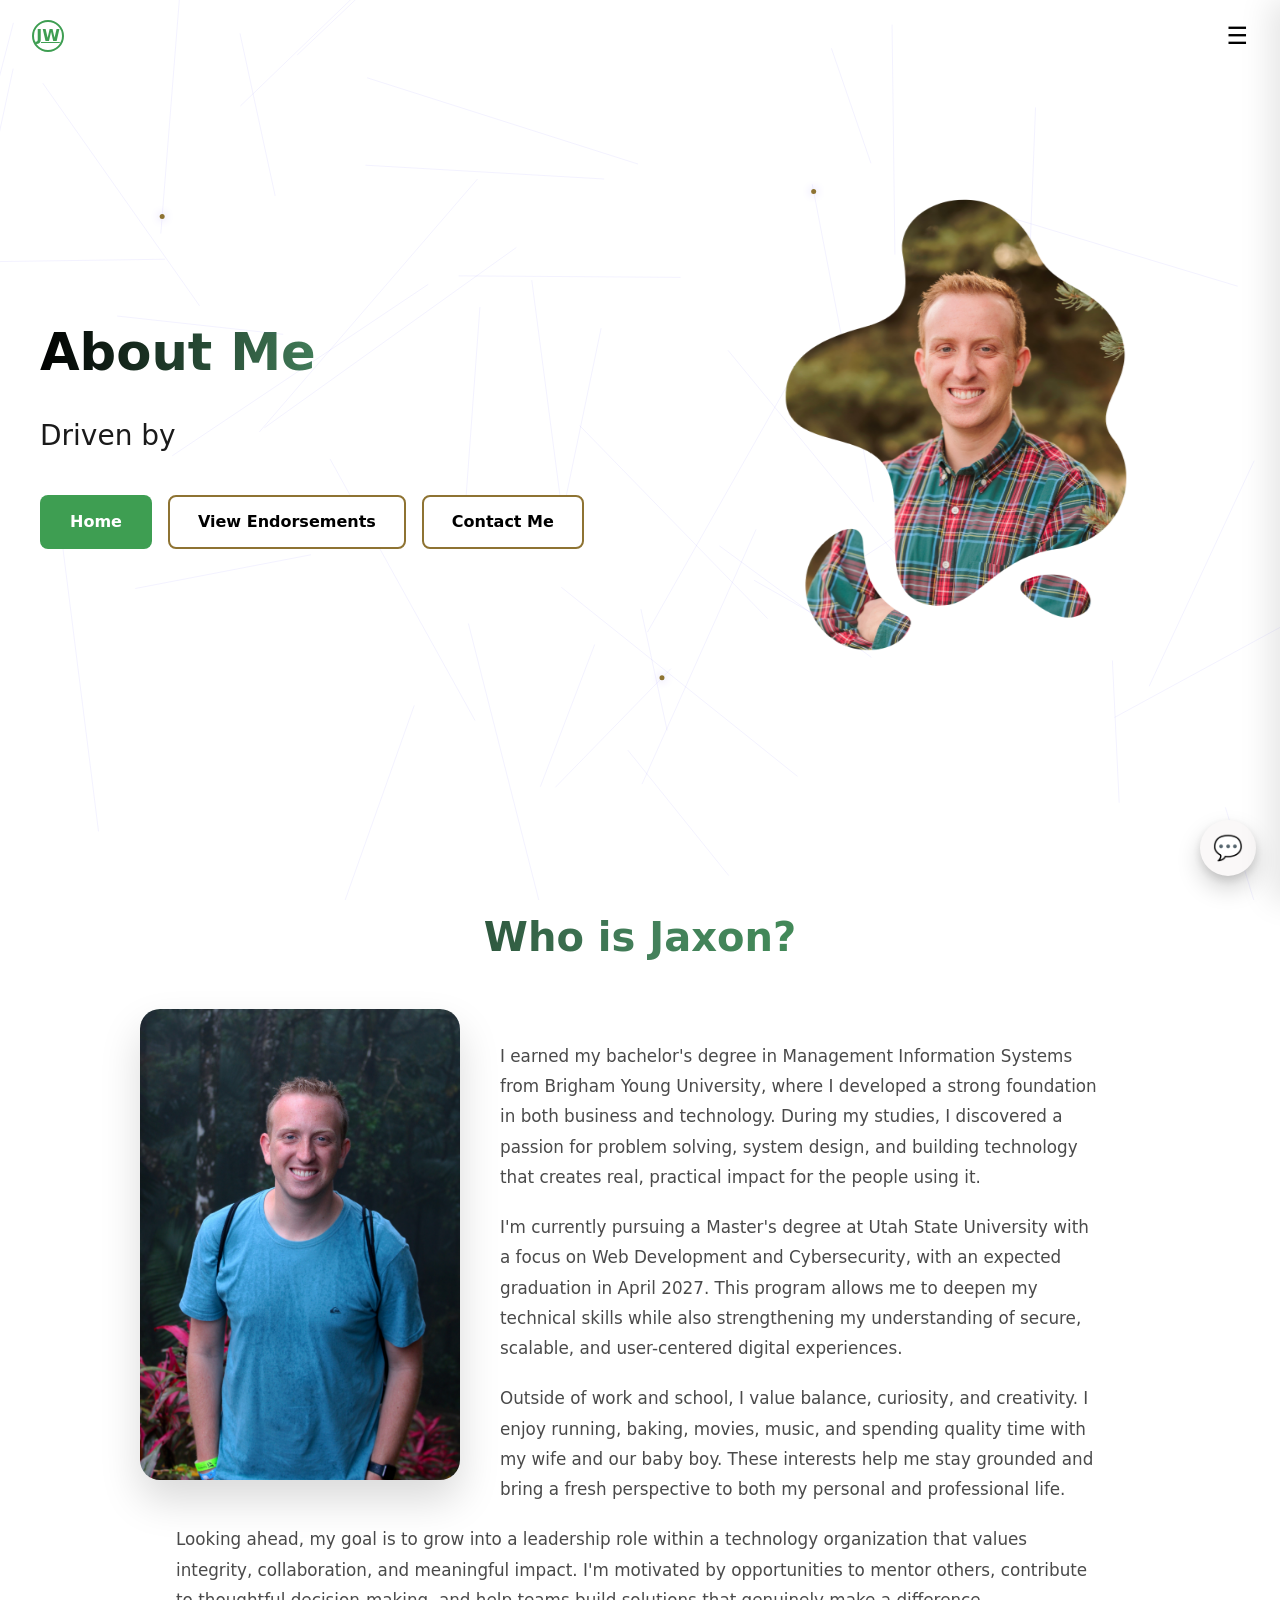
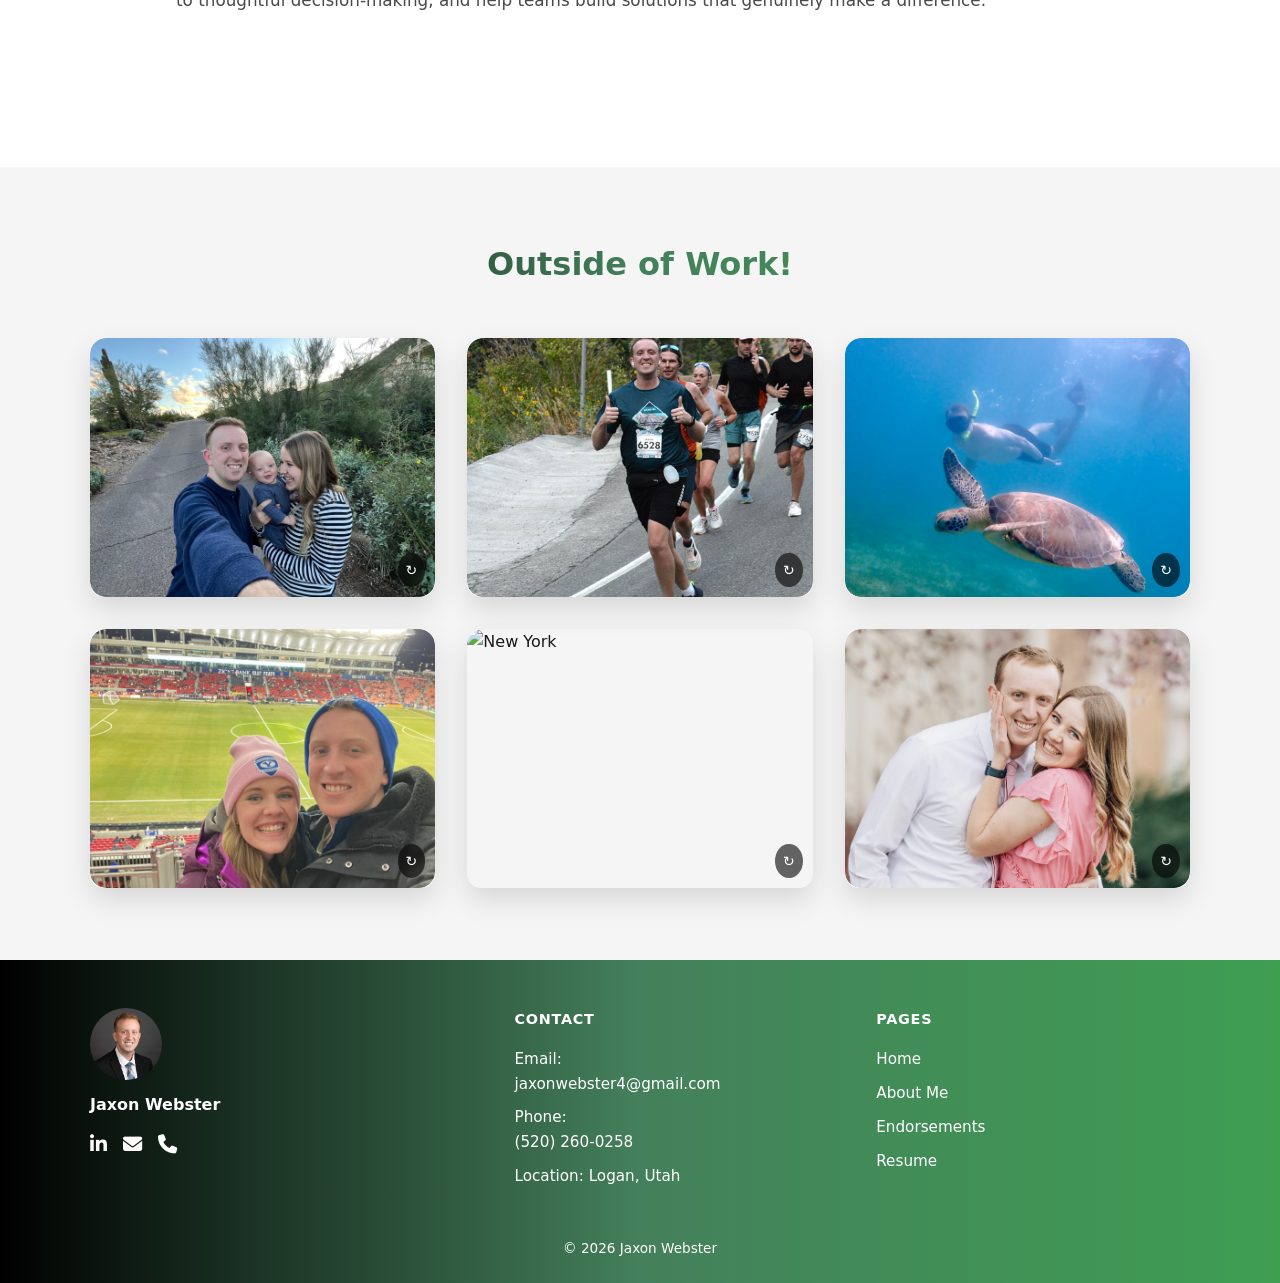
==== commit 361b55c8: "about me flippable cards" ====
--- a/about.html
+++ b/about.html
@@ -114,36 +114,110 @@
   <!-- =========================
        WHAT I'M UP TO
   ========================== -->
-  <section class="about-now">
-    <h2 class="gradient-text">Outside of Work!</h2>
-
-    <div class="now-grid image-grid">
-  <div class="image-card">
-    <img src="images/IMG_4509.jpeg" alt="Our Baby" />
-  </div>
-
-  <div class="image-card">
-    <img src="images/IMG_5921.jpg" alt="Marathon" />
-  </div>
-
-  <div class="image-card">
-    <img src="images/IMG_6132.jpg" alt="Turtle" />
-  </div>
-
-  <div class="image-card">
-    <img src="images/IMG_9681.jpeg" alt="Soccer" />
-  </div>
-
-  <div class="image-card">
-    <img src="images/Tezza-0236.JPG" alt="New York" />
-  </div>
-
-  <div class="image-card">
-    <img src="images/us.jpeg" alt="graduation picture" />
-  </div>
-</div>
-
-  </section>
+<section class="about-now">
+  <h2 class="gradient-text">Outside of Work!</h2>
+
+  <div class="now-grid image-grid">
+
+    <!-- Card 1 -->
+    <div class="image-card">
+      <div class="card-inner">
+        <div class="card-front">
+          <img src="images/IMG_4509.jpeg" alt="Our Baby" />
+          <div class="flip-icon">↻</div>
+        </div>
+        <div class="card-back">
+          <p>
+Becoming a father has been the most meaningful chapter of my life so far. I’m grateful every day for our little Dallin.
+</p>
+        </div>
+      </div>
+    </div>
+
+    <!-- Card 2 -->
+    <div class="image-card">
+      <div class="card-inner">
+        <div class="card-front">
+          <img src="images/IMG_5921.jpg" alt="Marathon" />
+          <div class="flip-icon">↻</div>
+        </div>
+        <div class="card-back">
+          <p>
+I’ve trained for several races over the years, but I mostly just enjoy being outside and staying active.
+</p>
+
+        </div>
+      </div>
+    </div>
+
+    <!-- Card 3 -->
+    <div class="image-card">
+      <div class="card-inner">
+        <div class="card-front">
+          <img src="images/IMG_6132.jpg" alt="Turtle" />
+          <div class="flip-icon">↻</div>
+        </div>
+        <div class="card-back">
+          <p>
+I try to travel whenever time (and budget) allow. Some favorite places so far: New York, the Dominican Republic, and the British Virgin Islands.
+</p>
+
+        </div>
+      </div>
+    </div>
+
+    <!-- Card 4 -->
+    <div class="image-card">
+      <div class="card-inner">
+        <div class="card-front">
+          <img src="images/IMG_9681.jpeg" alt="Soccer" />
+          <div class="flip-icon">↻</div>
+        </div>
+        <div class="card-back">
+          <p>
+My wife and I love playing soccer together and catching matches whenever we can.
+</p>
+
+        </div>
+      </div>
+    </div>
+
+    <!-- Card 5 -->
+    <div class="image-card">
+      <div class="card-inner">
+        <div class="card-front">
+          <img src="images/Tezza-0236.JPG" alt="New York" />
+          <div class="flip-icon">↻</div>
+        </div>
+        <div class="card-back">
+          <p>
+I spent two years in New York City serving a church mission, where I learned Spanish, served/taught the people, and grew to love the city. I still try to visit whenever I can.
+</p>
+
+        </div>
+      </div>
+    </div>
+
+    <!-- Card 6 -->
+    <div class="image-card">
+      <div class="card-inner">
+        <div class="card-front">
+          <img src="images/us.jpeg" alt="graduation picture" />
+          <div class="flip-icon">↻</div>
+        </div>
+        <div class="card-back">
+          <h3>Fun Fact 🎓</h3>
+          <p>
+Outside of work and school, I try to spend as much time as possible with my wife, Hailey!
+</p>
+
+        </div>
+      </div>
+    </div>
+
+  </div>
+</section>
+
 
   <!-- Footer -->
   <footer class="footer">
--- a/styles.css
+++ b/styles.css
@@ -2698,3 +2698,83 @@
     display: none;
   }
 }
+.image-card {
+  perspective: 1000px;
+  position: relative;
+}
+
+.card-inner {
+  position: relative;
+  width: 100%;
+  height: 100%;
+  transition: transform 0.8s;
+  transform-style: preserve-3d;
+}
+
+.image-card:hover .card-inner,
+.image-card:focus-within .card-inner {
+  transform: rotateY(180deg);
+}
+
+.card-front,
+.card-back {
+  position: relative;
+  width: 100%;
+  height: 100%;
+  backface-visibility: hidden;
+  border-radius: 16px;
+  overflow: hidden;
+}
+
+.card-front img {
+  width: 100%;
+  height: 100%;
+  object-fit: cover;
+  display: block;
+  border-radius: 16px;
+}
+
+/* Back side */
+.card-back {
+  position: absolute;
+  top: 0;
+  left: 0;
+  background: linear-gradient(135deg, #1e1e1e, #333);
+  color: white;
+  display: flex;
+  flex-direction: column;
+  justify-content: center;
+  align-items: center;
+  padding: 20px;
+  text-align: center;
+  transform: rotateY(180deg);
+  border-radius: 16px;
+}
+
+.card-back h3 {
+  margin-bottom: 10px;
+  font-size: 1.2rem;
+}
+
+.card-back p {
+  font-size: 0.95rem;
+  line-height: 1.4;
+}
+
+/* Flip icon */
+.flip-icon {
+  position: absolute;
+  bottom: 10px;
+  right: 10px;
+  background: rgba(0, 0, 0, 0.6);
+  color: white;
+  font-size: 14px;
+  padding: 6px 8px;
+  border-radius: 50%;
+  backdrop-filter: blur(4px);
+  transition: transform 0.3s ease;
+}
+
+.image-card:hover .flip-icon {
+  transform: rotate(180deg);
+}
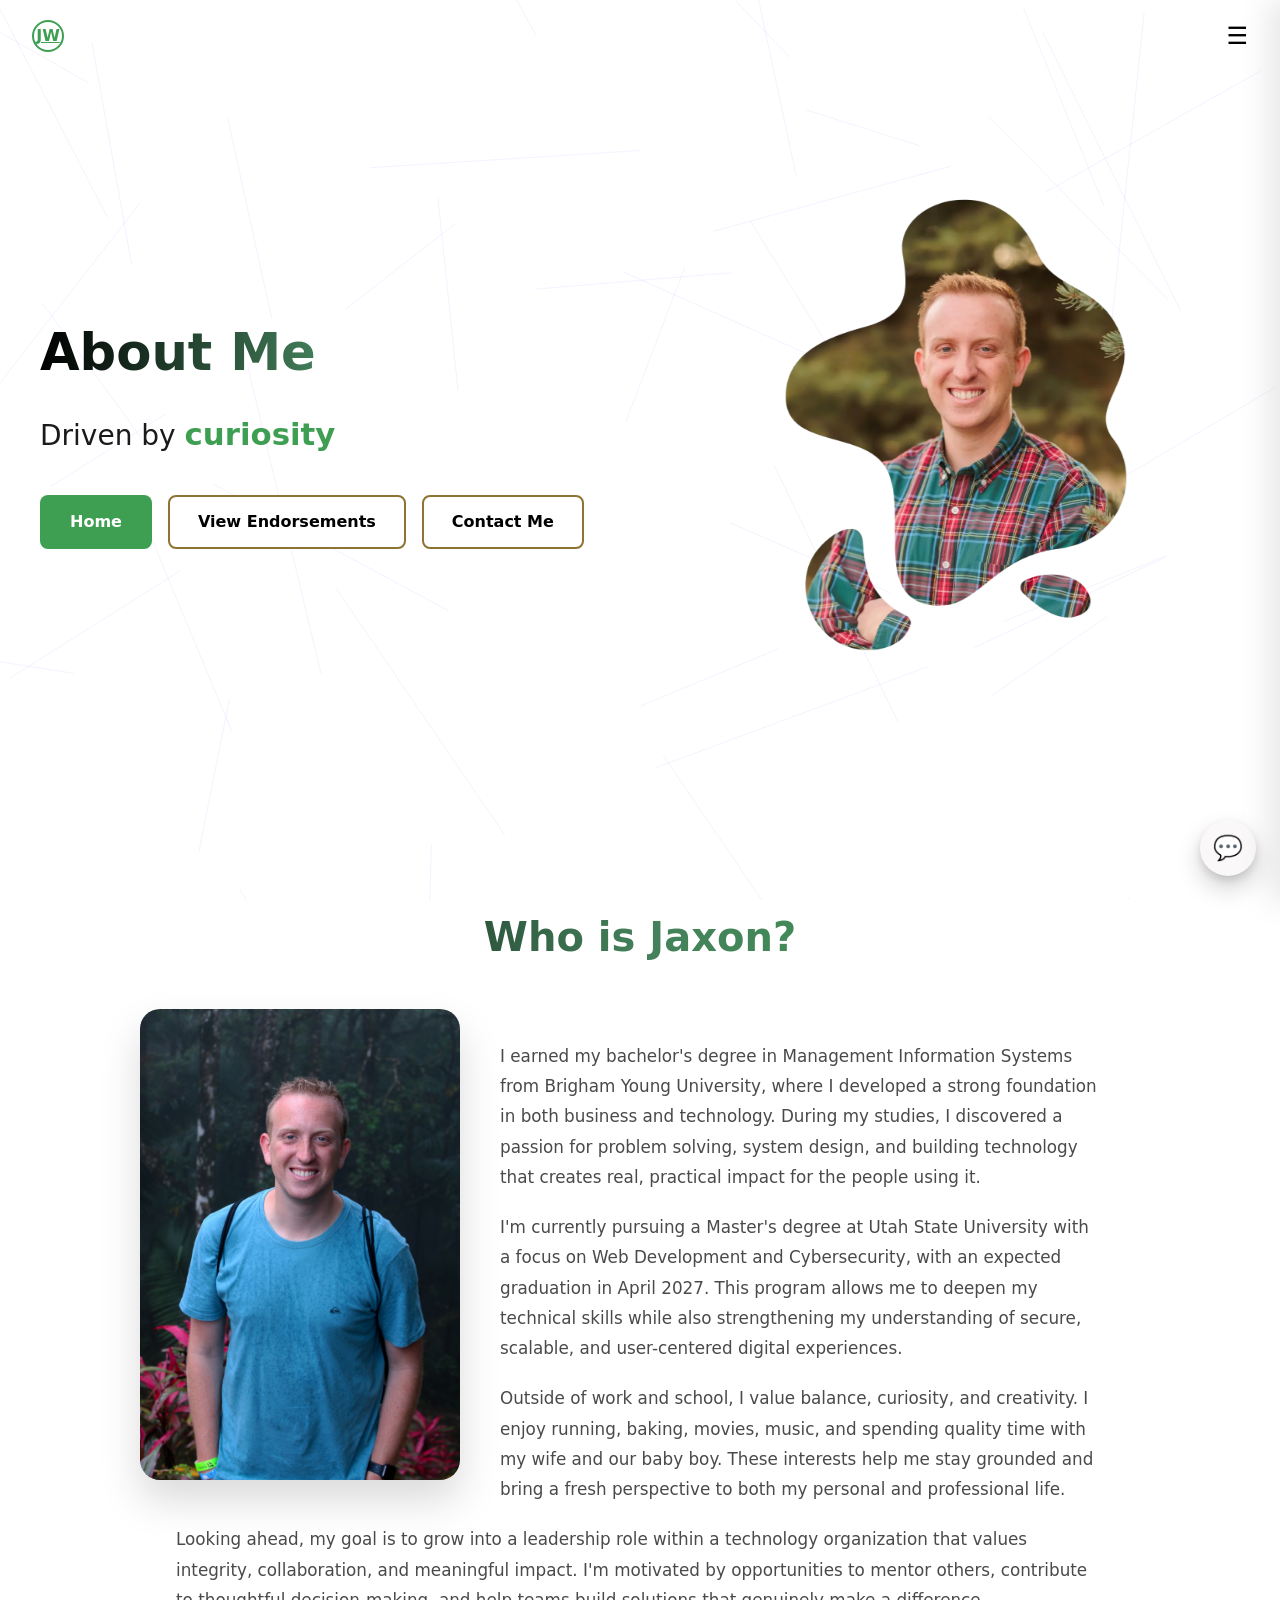
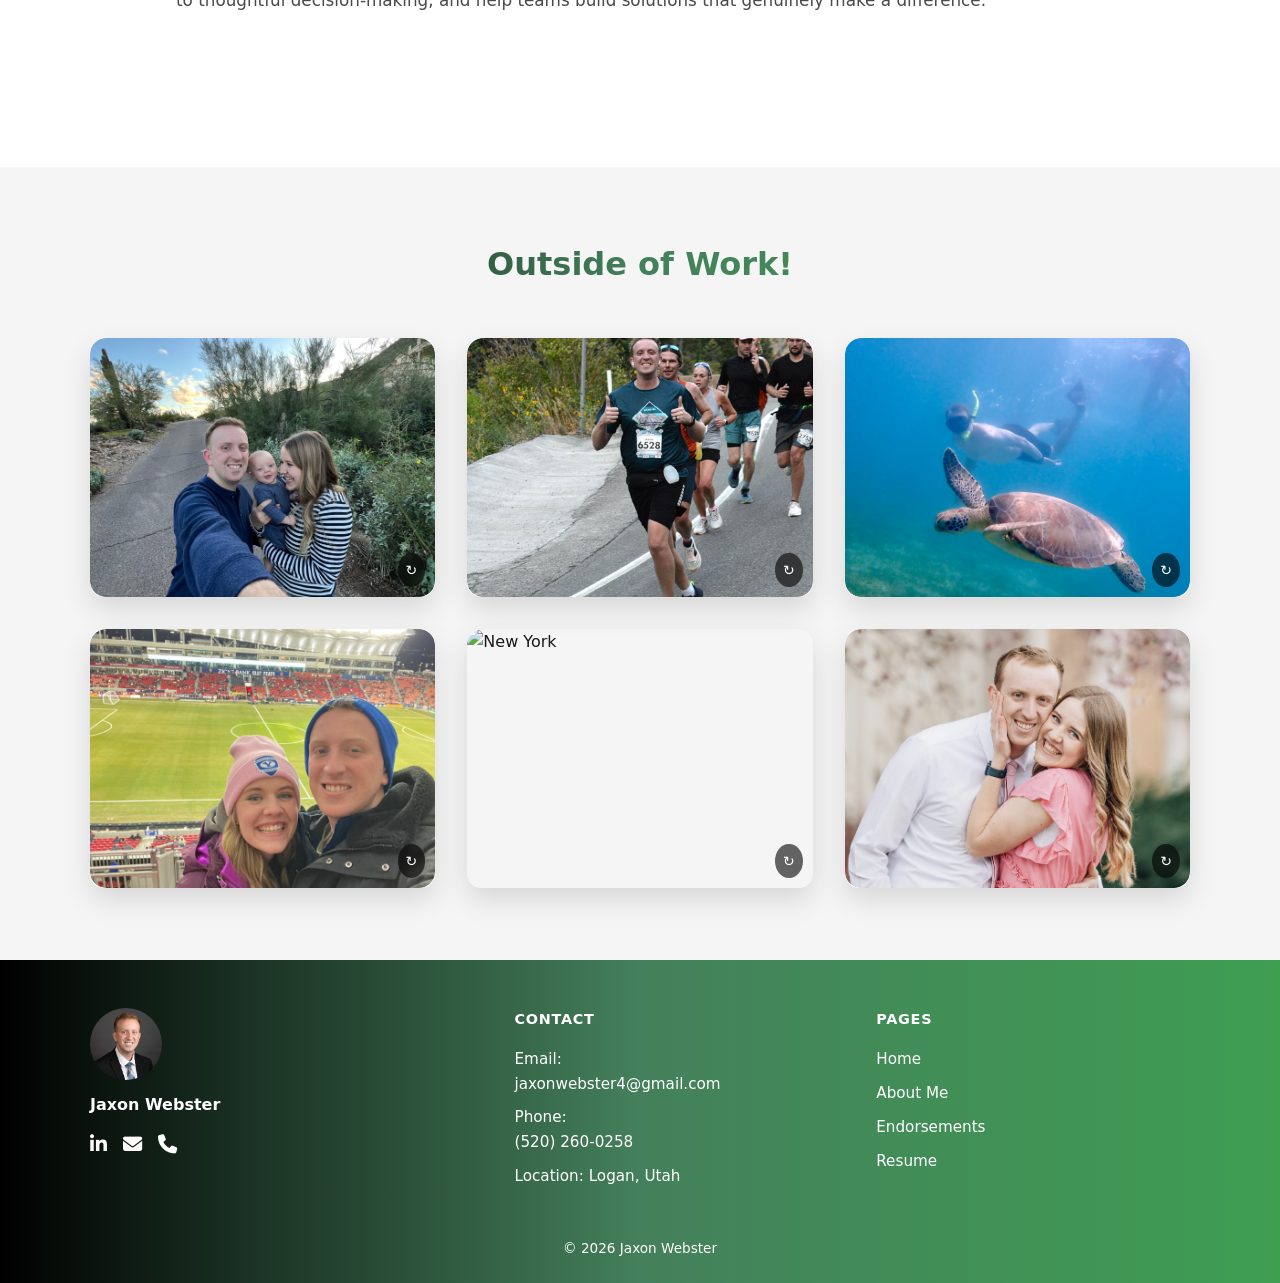
==== commit a017d432: "webp updates" ====
--- a/about.html
+++ b/about.html
@@ -62,7 +62,7 @@
 
     <!-- RIGHT -->
     <div class="endorsement-hero-right">
-      <img src="images/christmasimage.png" alt="Jaxon Webster illustration">
+      <img src="images/christmasimage.webp" alt="Jaxon Webster illustration">
     </div>
 
   </div>
--- a/styles.css
+++ b/styles.css
@@ -1557,7 +1557,7 @@
   letter-spacing: 0.25rem;
 
   /* Make it actually visible */
-  color: #8E7332;                 /* fully opaque */
+  color: #3E9E52;                 /* fully opaque */
   opacity: 0.95;                  /* visual softening */
   text-shadow: 0 3px 10px rgba(0,0,0,0.15); /* contrast boost */
 }
@@ -1641,20 +1641,21 @@
   height: auto;
   display: block;
   filter: none;
--webkit-mask-image: linear-gradient(
+
+  -webkit-mask-image: linear-gradient(
     to bottom,
-    rgba(0, 0, 0, 1) 50%,
-    rgba(0, 0, 0, 0.6) 65%,
-    rgba(0, 0, 0, 0.25) 75%,
-    rgba(0, 0, 0, 0) 85%
+    rgba(0, 0, 0, 1) 62%,
+    rgba(0, 0, 0, 0.6) 72%,
+    rgba(0, 0, 0, 0.25) 82%,
+    rgba(0, 0, 0, 0) 90%
   );
 
   mask-image: linear-gradient(
     to bottom,
-    rgba(0, 0, 0, 1) 50%,
-    rgba(0, 0, 0, 0.6) 65%,
-    rgba(0, 0, 0, 0.25) 75%,
-    rgba(0, 0, 0, 0) 85%
+    rgba(0, 0, 0, 1) 62%,
+    rgba(0, 0, 0, 0.6) 72%,
+    rgba(0, 0, 0, 0.25) 82%,
+    rgba(0, 0, 0, 0) 92%
   );
 }
 
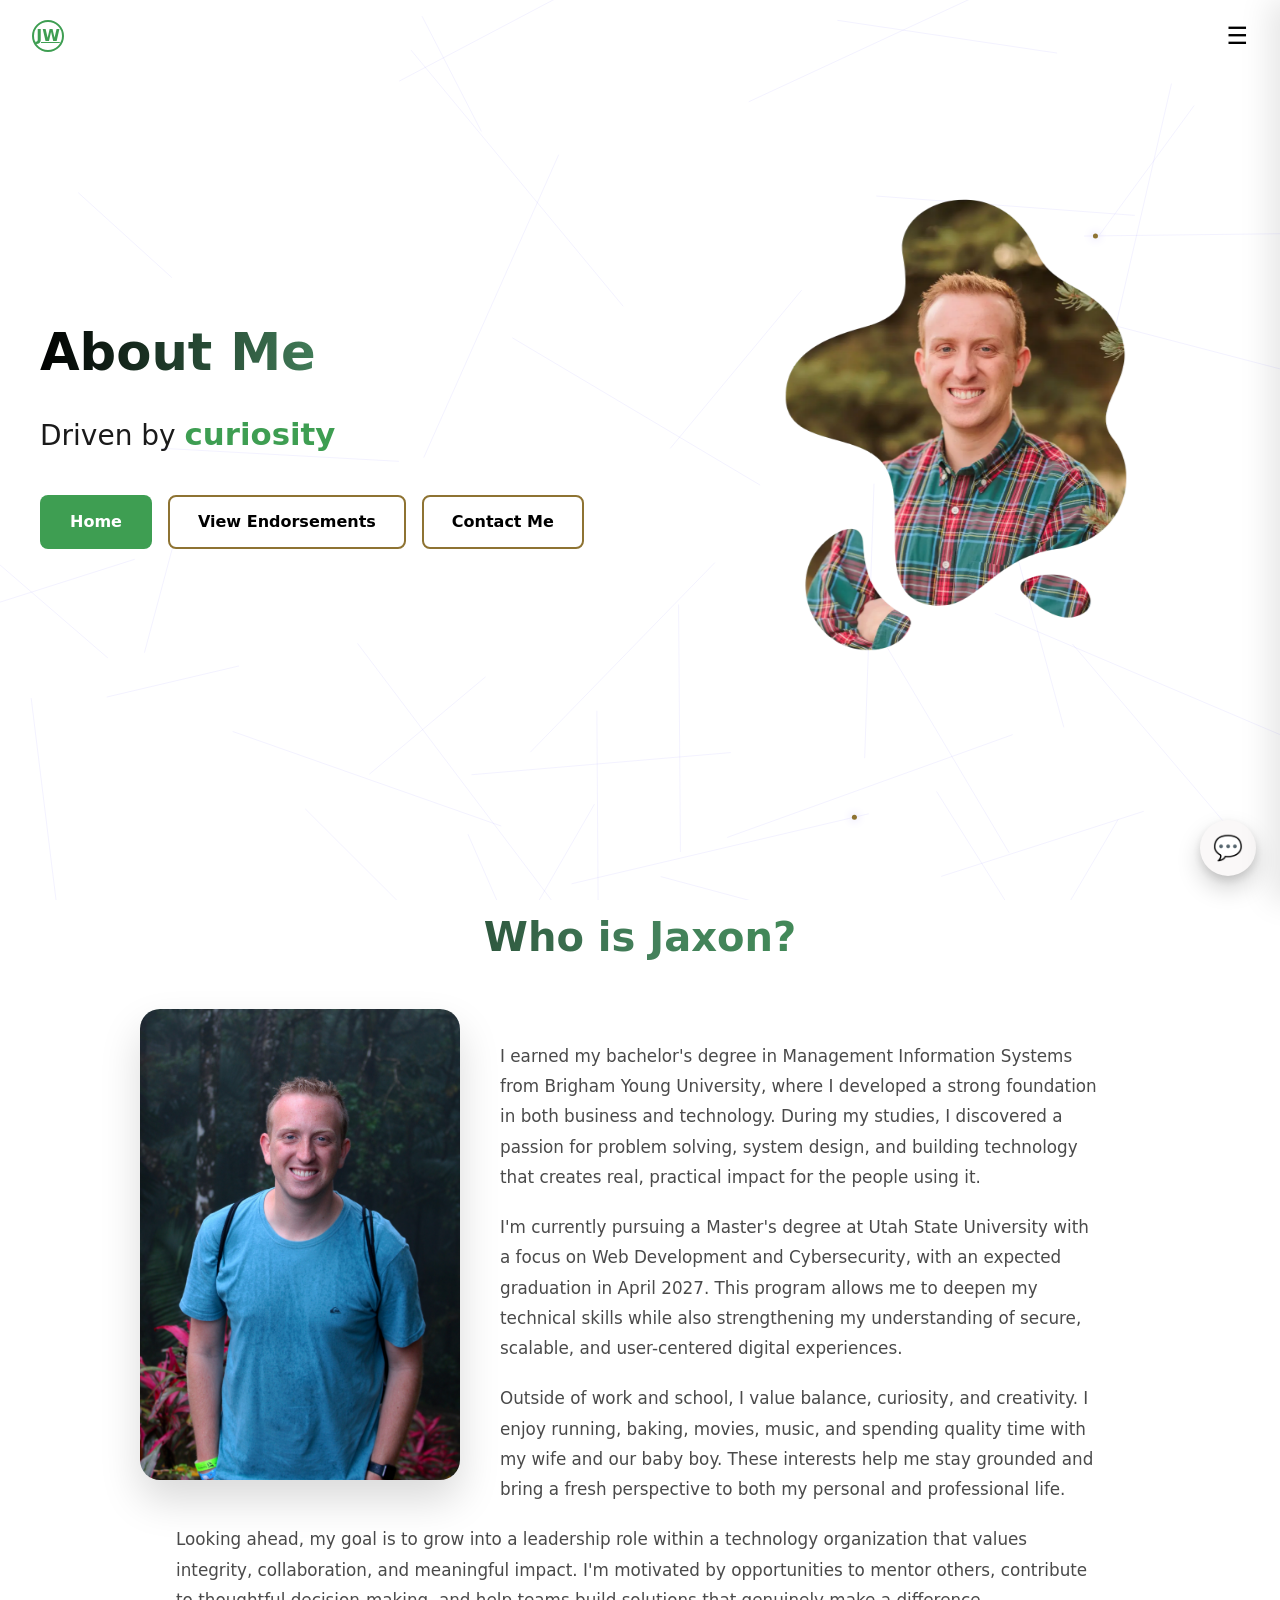
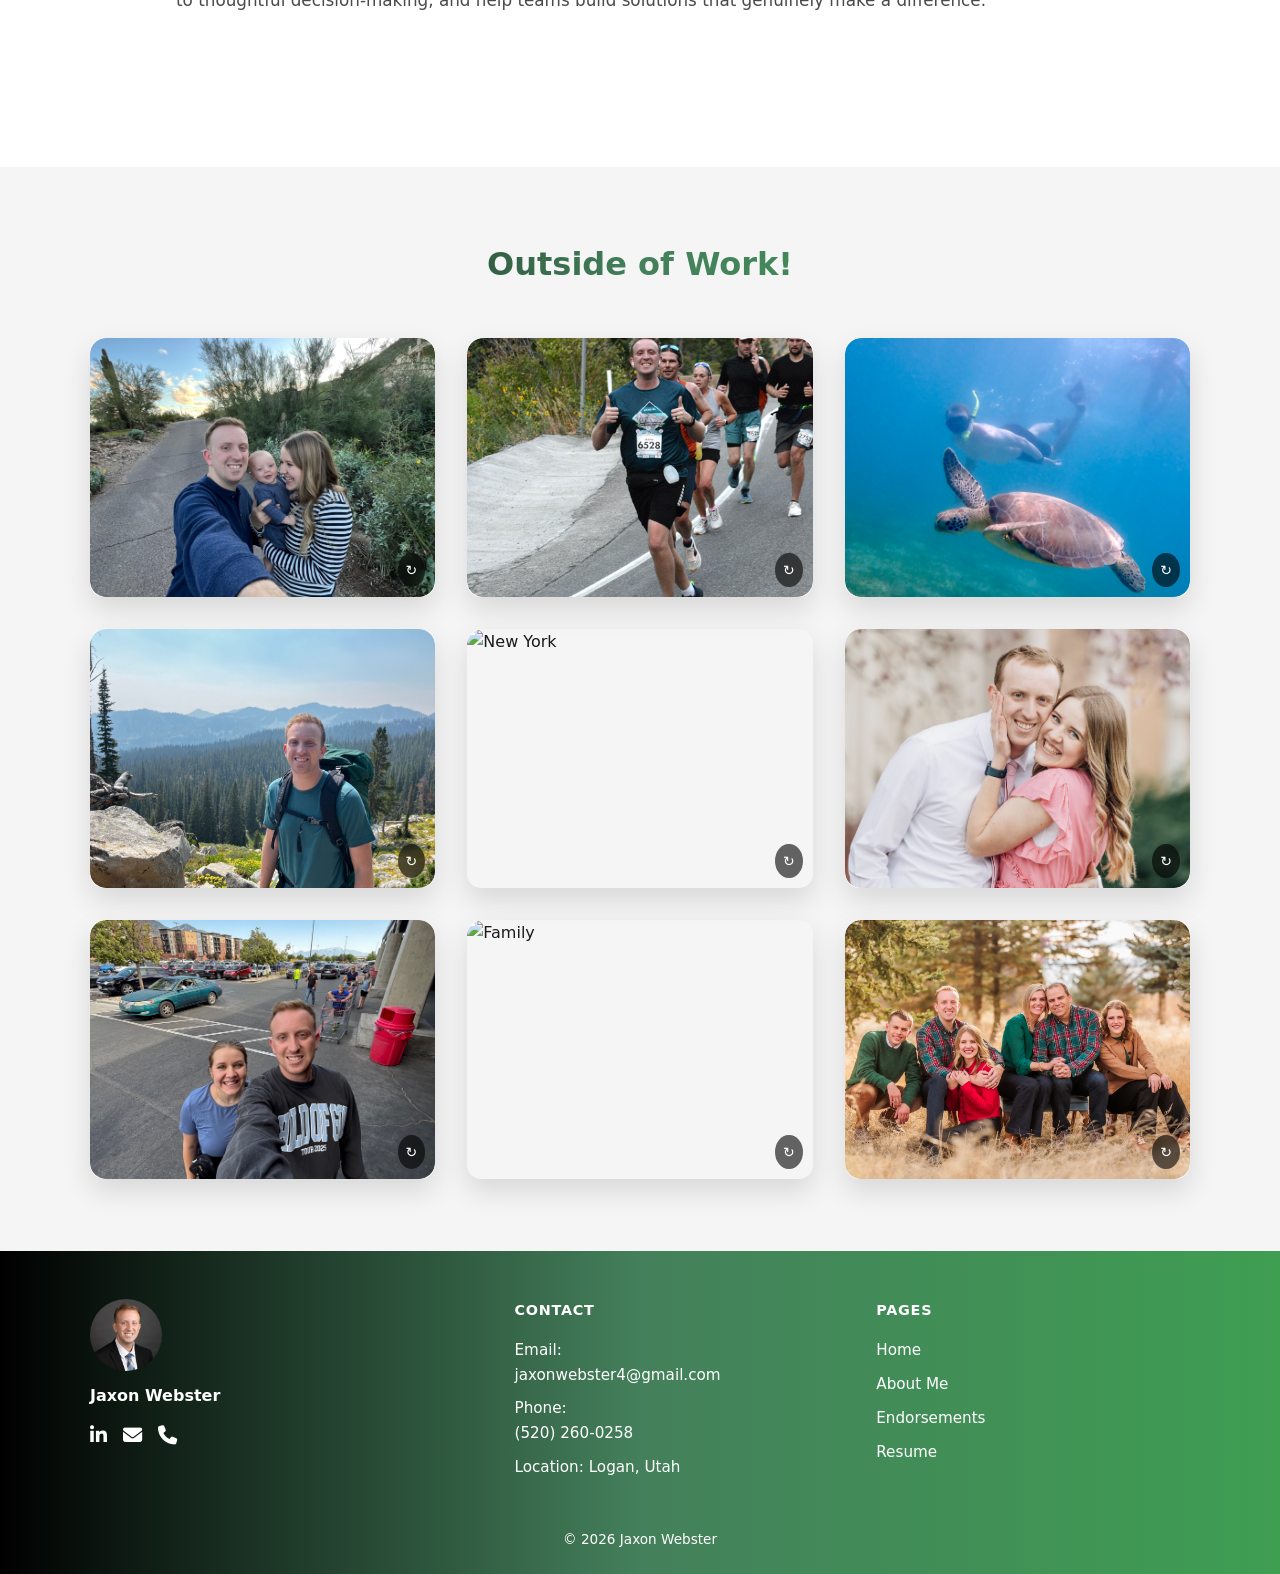
==== commit 7a18cac2: "about me picture additions" ====
--- a/about.html
+++ b/about.html
@@ -128,7 +128,7 @@
         </div>
         <div class="card-back">
           <p>
-Becoming a father has been the most meaningful chapter of my life so far. I’m grateful every day for our little Dallin.
+Becoming a dad has been my favorite role so far. Dallin runs the house!
 </p>
         </div>
       </div>
@@ -143,7 +143,7 @@
         </div>
         <div class="card-back">
           <p>
-I’ve trained for several races over the years, but I mostly just enjoy being outside and staying active.
+I’ve trained for several races over the years, but I mostly just enjoy being outside, staying active, and justifying eating lots of food.
 </p>
 
         </div>
@@ -170,12 +170,12 @@
     <div class="image-card">
       <div class="card-inner">
         <div class="card-front">
-          <img src="images/IMG_9681.jpeg" alt="Soccer" />
-          <div class="flip-icon">↻</div>
-        </div>
-        <div class="card-back">
-          <p>
-My wife and I love playing soccer together and catching matches whenever we can.
+          <img src="images/hiking.jpeg" alt="Hiking" />
+          <div class="flip-icon">↻</div>
+        </div>
+        <div class="card-back">
+          <p>
+            
 </p>
 
         </div>
@@ -191,7 +191,7 @@
         </div>
         <div class="card-back">
           <p>
-I spent two years in New York City serving a church mission, where I learned Spanish, served/taught the people, and grew to love the city. I still try to visit whenever I can.
+I lived in New York City for 2 years. It has a special place in my heart and I try to visit as often as I can!
 </p>
 
         </div>
@@ -206,9 +206,54 @@
           <div class="flip-icon">↻</div>
         </div>
         <div class="card-back">
-          <h3>Fun Fact 🎓</h3>
-          <p>
-Outside of work and school, I try to spend as much time as possible with my wife, Hailey!
+          <p>
+Most of my best decisions started with marrying Hailey. She’s smarter than me in most categories. I married up.
+</p>
+
+        </div>
+      </div>
+    </div>
+    <!-- Card 7 -->
+    <div class="image-card">
+      <div class="card-inner">
+        <div class="card-front">
+          <img src="images/costco.jpeg" alt="costco parking lot selfie" />
+          <div class="flip-icon">↻</div>
+        </div>
+        <div class="card-back">
+          <p>
+I stand by two things: clean code and the $1.50 Costco hot dog.
+</p>
+
+        </div>
+      </div>
+    </div>
+
+    <!-- Card 8 -->
+    <div class="image-card">
+      <div class="card-inner">
+        <div class="card-front">
+          <img src="images/websters.PNG" alt="Family" />
+          <div class="flip-icon">↻</div>
+        </div>
+        <div class="card-back">
+          <p>
+I love my family!
+</p>
+
+        </div>
+      </div>
+    </div>
+        <!-- Card 9 -->
+    <div class="image-card">
+      <div class="card-inner">
+        <div class="card-front">
+          <img src="images/millers.JPG" alt="In-Laws" />
+          <div class="flip-icon">↻</div>
+        </div>
+        <div class="card-back">
+          <p>
+I married into the coolest family! 
 </p>
 
         </div>
--- a/styles.css
+++ b/styles.css
@@ -2054,9 +2054,1197 @@
     font-size: 2.25rem;
   }
 
-  .endorsement-hero-subtitle {
-    font-size: 1.1rem;
-  }
+
+
+
+
+
+
+
+
+
+
+
+
+
+
+
+
+
+
+
+
+
+
+
+
+
+
+
+
+
+
+
+
+
+
+
+
+
+
+
+
+
+
+
+
+
+
+
+
+
+
+
+
+
+
+
+
+
+
+
+
+
+
+
+
+
+
+
+
+
+
+
+
+
+
+
+
+
+
+
+
+
+
+
+
+
+
+
+
+
+
+
+
+
+
+
+
+
+
+
+
+
+
+
+
+
+
+
+
+
+
+
+
+
+
+
+
+
+
+
+
+
+
+
+
+
+
+
+
+
+
+
+
+
+
+
+
+
+
+
+
+
+
+
+
+
+
+
+
+
+
+
+
+
+
+
+
+
+
+
+
+
+
+
+
+
+
+
+
+
+
+
+
+
+
+
+
+
+
+
+
+
+
+
+
+
+
+
+
+
+
+
+
+
+
+
+
+
+
+
+
+
+
+
+
+
+
+
+
+
+
+
+
+
+
+
+
+
+
+
+
+
+
+
+
+
+
+
+
+
+
+
+
+
+
+
+
+
+
+
+
+
+
+
+
+
+
+
+
+
+
+
+
+
+
+
+
+
+
+
+
+
+
+
+
+
+
+
+
+
+
+
+
+
+
+
+
+
+
+
+
+
+
+
+
+
+
+
+
+
+
+
+
+
+
+
+
+
+
+
+
+
+
+
+
+
+
+
+
+
+
+
+
+
+
+
+
+
+
+
+
+
+
+
+
+
+
+
+
+
+
+
+
+
+
+
+
+
+
+
+
+
+
+
+
+
+
+
+
+
+
+
+
+
+
+
+
+
+
+
+
+
+
+
+
+
+
+
+
+
+
+
+
+
+
+
+
+
+
+
+
+
+
+
+
+
+
+
+
+
+
+
+
+
+
+
+
+
+
+
+
+
+
+
+
+
+
+
+
+
+
+
+
+
+
+
+
+
+
+
+
+
+
+
+
+
+
+
+
+
+
+
+
+
+
+
+
+
+
+
+
+
+
+
+
+
+
+
+
+
+
+
+
+
+
+
+
+
+
+
+
+
+
+
+
+
+
+
+
+
+
+
+
+
+
+
+
+
+
+
+
+
+
+
+
+
+
+
+
+
+
+
+
+
+
+
+
+
+
+
+
+
+
+
+
+
+
+
+
+
+
+
+
+
+
+
+
+
+
+
+
+
+
+
+
+
+
+
+
+
+
+
+
+
+
+
+
+
+
+
+
+
+
+
+
+
+
+
+
+
+
+
+
+
+
+
+
+
+
+
+
+
+
+
+
+
+
+
+
+
+
+
+
+
+
+
+
+
+
+
+
+
+
+
+
+
+
+
+
+
+
+
+
+
+
+
+
+
+
+
+
+
+
+
+
+
+
+
+
+
+
+
+
+
+
+
+
+
+
+
+
+
+
+
+
+
+
+
+
+
+
+
+
+
+
+
+
+
+
+
+
+
+
+
+
+
+
+
+
+
+
+
+
+
+
+
+
+
+
+
+
+
+
+
+
+
+
+
+
+
+
+
+
+
+
+
+
+
+
+
+
+
+
+
+
+
+
+
+
+
+
+
+
+
+
+
+
+
+
+
+
+
+
+
+
+
+
+
+
+
+
+
+
+
+
+
+
+
+
+
+
+
+
+
+
+
+
+
+
+
+
+
+
+
+
+
+
+
+
+
+
+
+
+
+
+
+
+
+
+
+
+
+
+
+
+
+
+
+
+
+
+
+
+
+
+
+
+
+
+
+
+
+
+
+
+
+
+
+
+
+
+
+
+
+
+
+
+
+
+
+
+
+
+
+
+
+
+
+
+
+
+
+
+
+
+
+
+
+
+
+
+
+
+
+
+
+
+
+
+
+
+
+
+
+
+
+
+
+
+
+
+
+
+
+
+
+
+
+
+
+
+
+
+
+
+
+
+
+
+
+
+
+
+
+
+
+
+
+
+
+
+
+
+
+
+
+
+
+
+
+
+
+
+
+
+
+
+
+
+
+
+
+
+
+
+
+
+
+
+
+
+
+
+
+
+
+
+
+
+
+
+
+
+
+
+
+
+
+
+
+
+
+
+
+
+
+
+
+
+
+
+
+
+
+
+
+
+
+
+
+
+
+
+
+
+
+
+
+
+
+
+
+
+
+
+
+
+
+
+
+
+
+
+
+
+
+
+
+
+
+
+
+
+
+
+
+
+
+
+
+
+
+
+
+
+
+
+
+
+
+
+
+
+
+
+
+
+
+
+
+
+
+
+
+
+
+
+
+
+
+
+
+
+
+
+
+
+
+
+
+
+
+
+
+
+
+
+
+
+
+
+
+
+
+
+
+
+
+
+
+
+
+
+
+
+
+
+
+
+
+
+
+
+
+
+
+
+
+
+
+
+
+
+
+
+
+
+
+
+
+
+
+
+
+
+
+
+
+
+
+
+
+
+
+
+
+
+
+
+
+
+
+
+
+
+
+
+
+
+
+
+
+
+
+
+
+
+
+
+
+
+
+
+
+
+
+
+
+
+
+
+
+
+
+
+
+
+
+
+
+
+
+
+
+
+
+
+
+
+
+
+
+
+
+
+
+
+
+
+
+
+
+
+
+
+
+
+
+
+
+
+
+
+
+
+
+
+
+
+
+
+
+
+
+
+
+
+
+
+
+
+
+
+
+
+
+
+
+
+
+
+
+
+
+
+
+
+
+
+
+
+  
 }
 @media (max-width: 768px) {
   .endorsement-hero-right img {
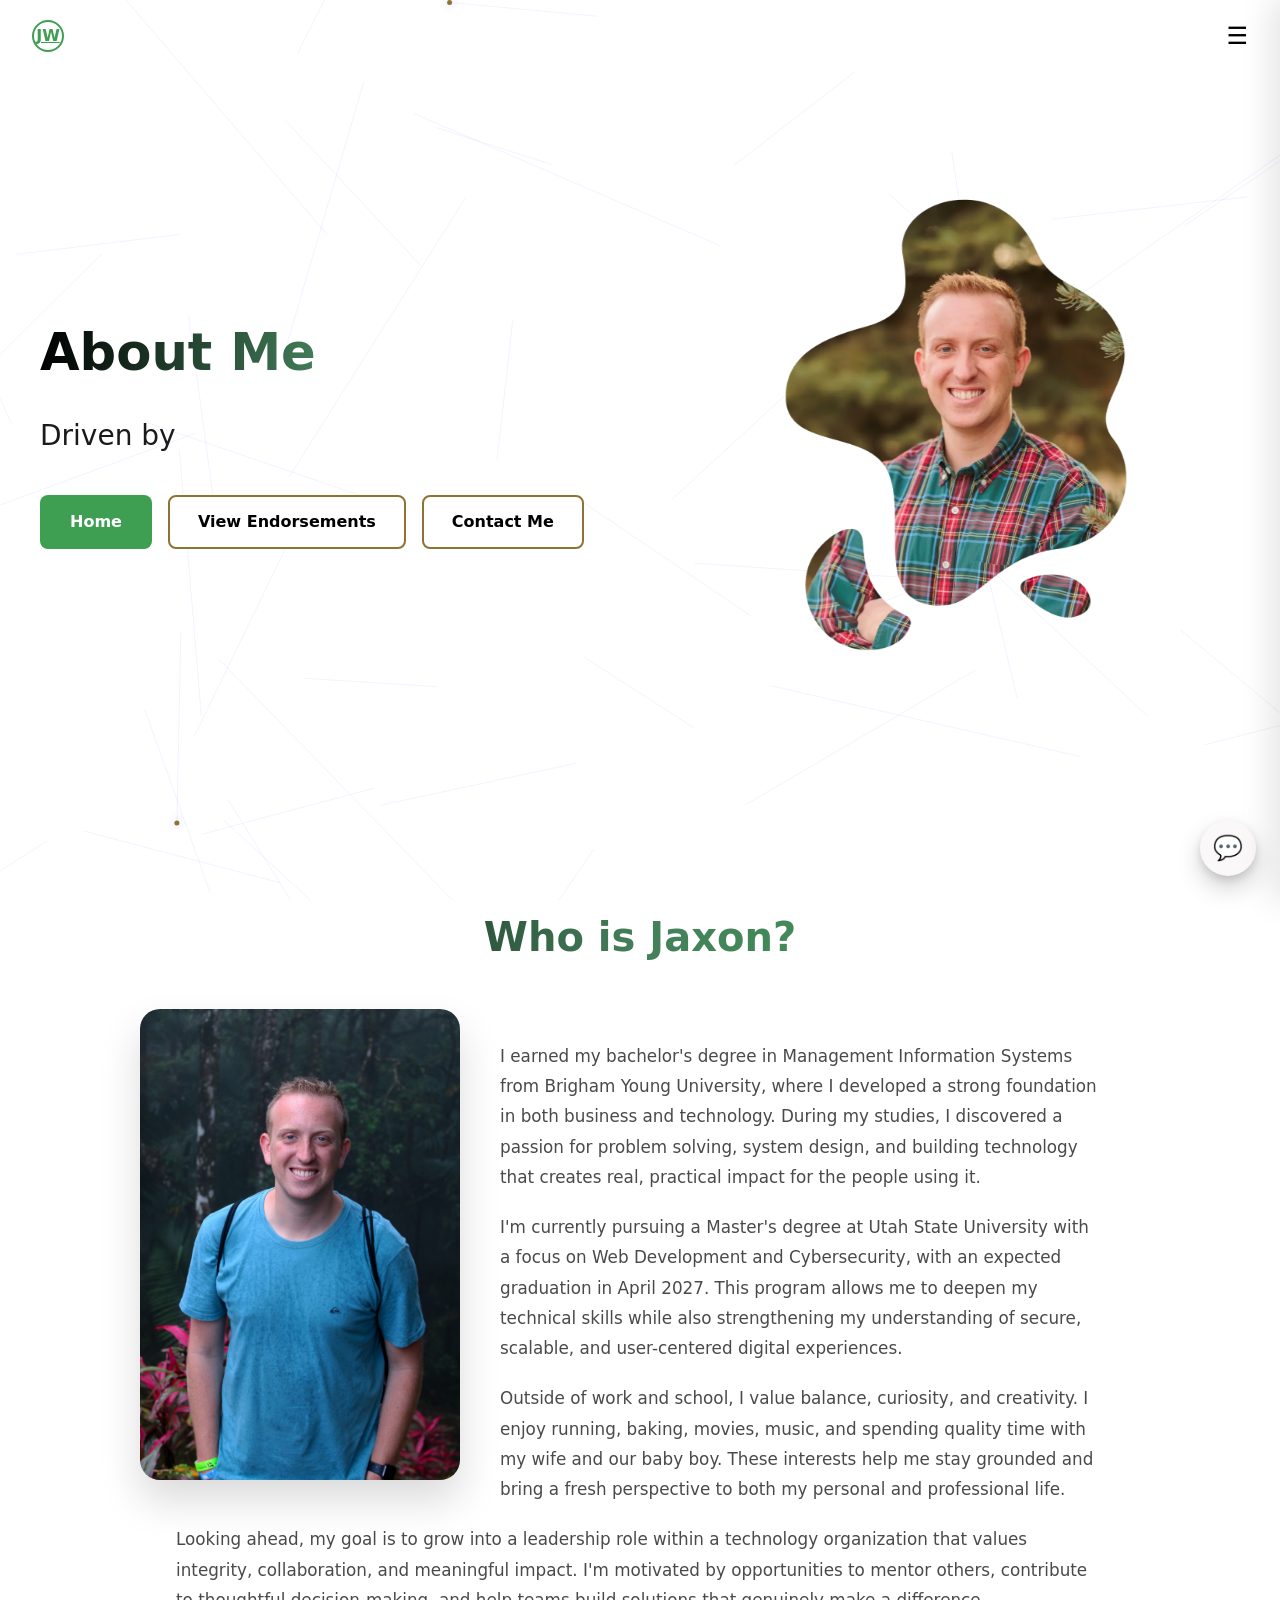
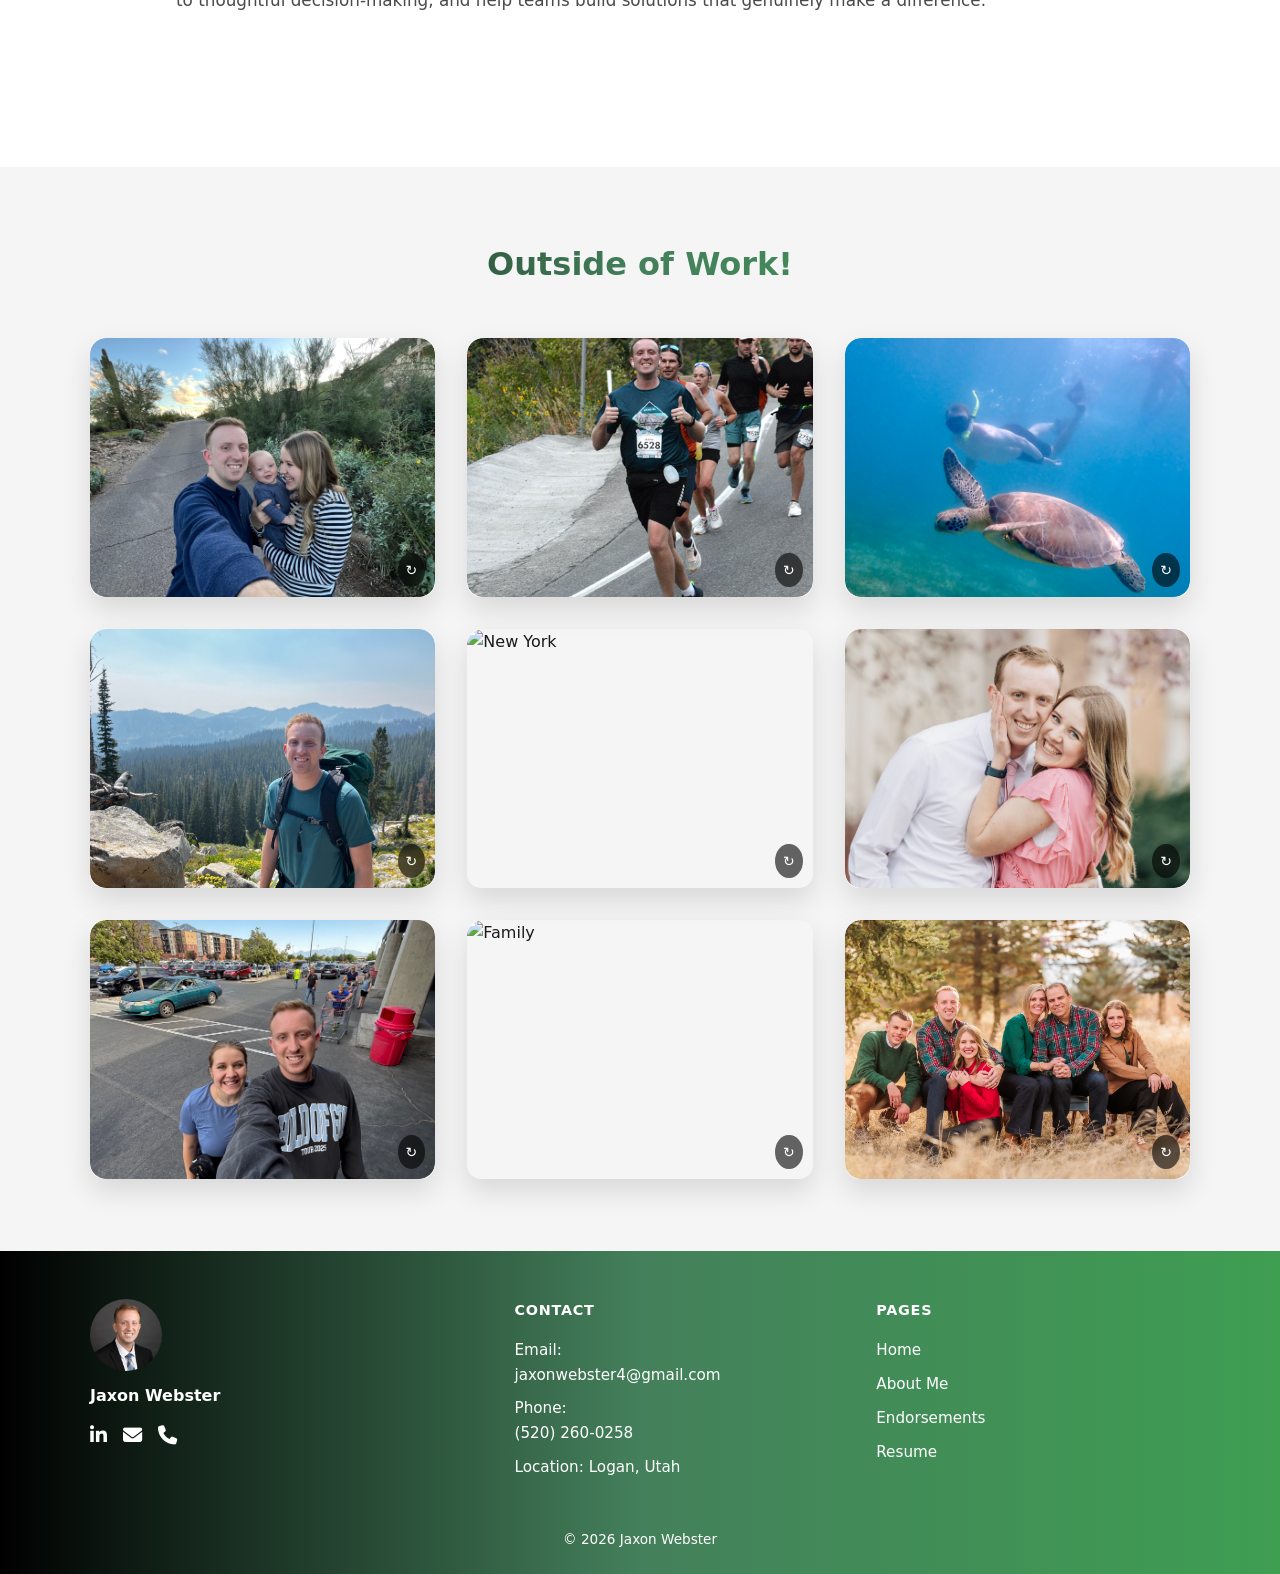
==== commit 532a98e9: "final change for today" ====
--- a/about.html
+++ b/about.html
@@ -174,9 +174,7 @@
           <div class="flip-icon">↻</div>
         </div>
         <div class="card-back">
-          <p>
-            
-</p>
+          <p>We recently hiked/camped to 10 lakes in 10 miles in western Idaho. It was beautiful!</p>
 
         </div>
       </div>
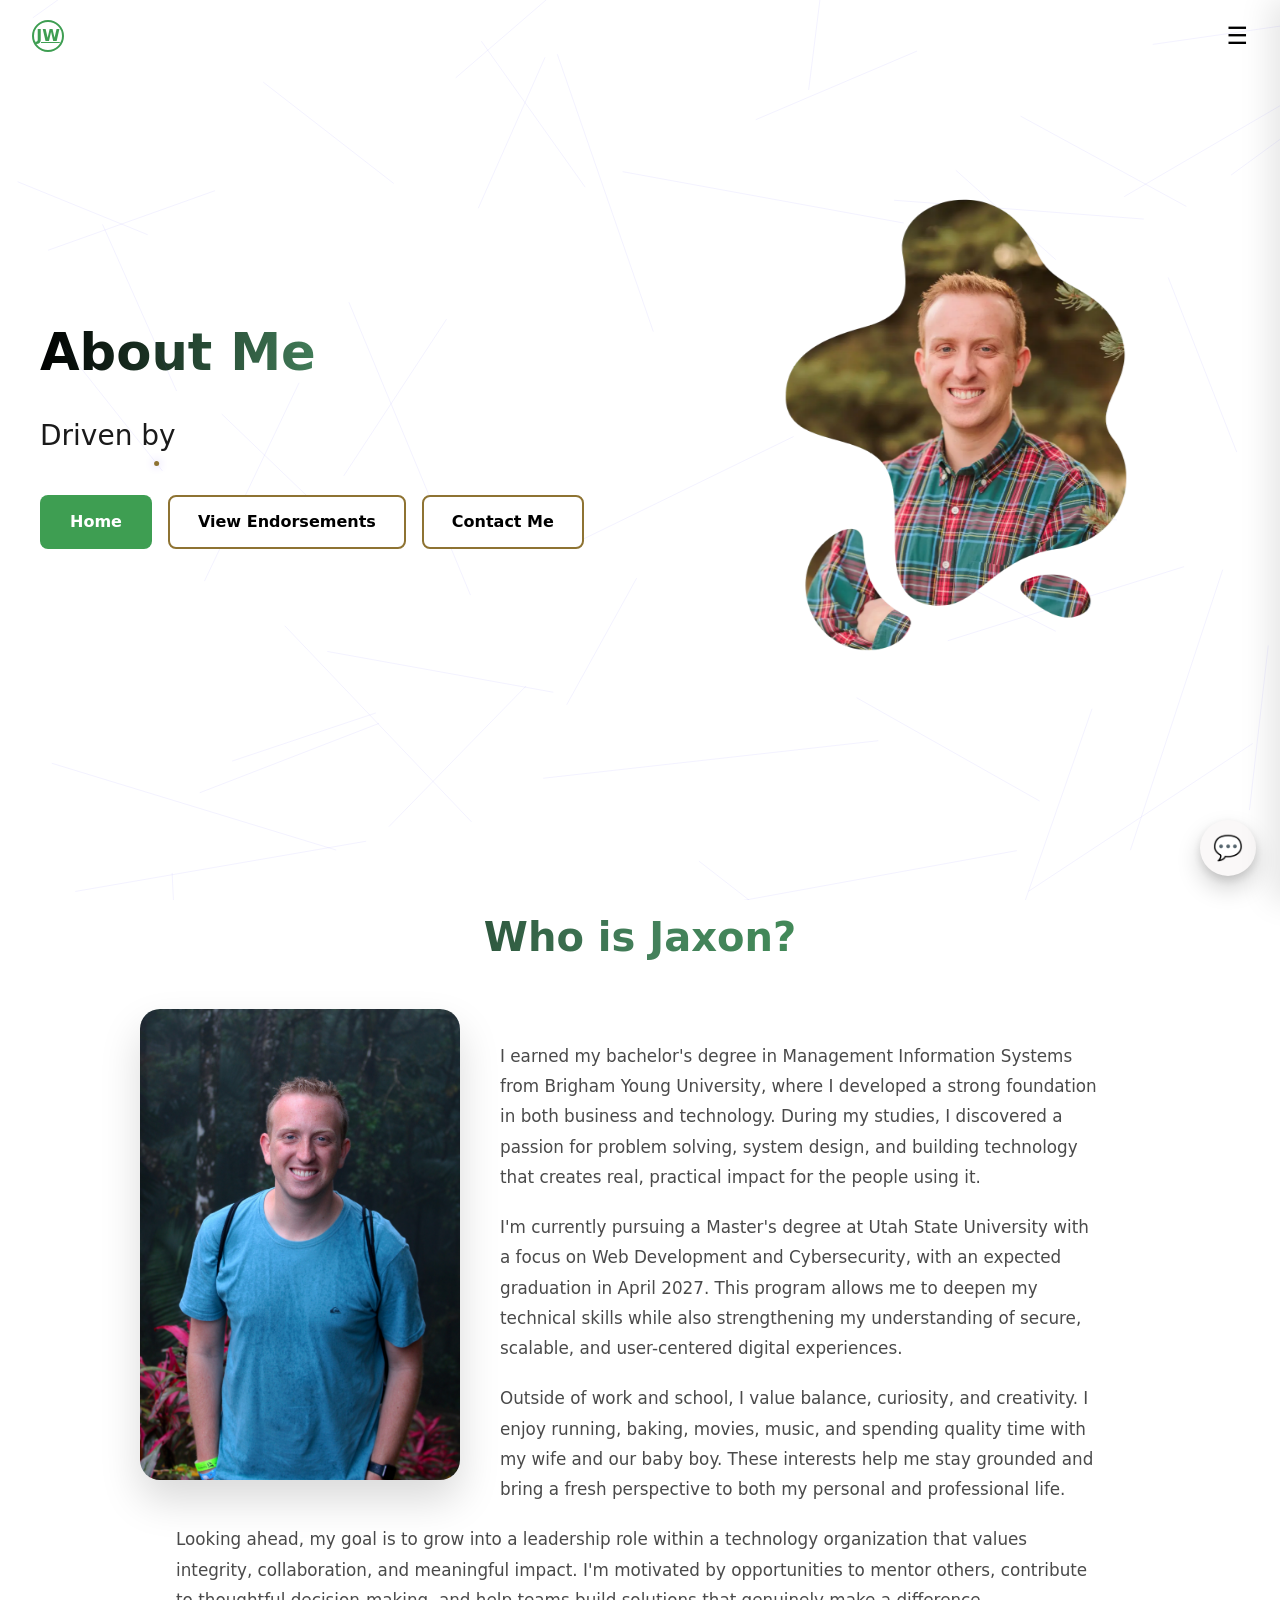
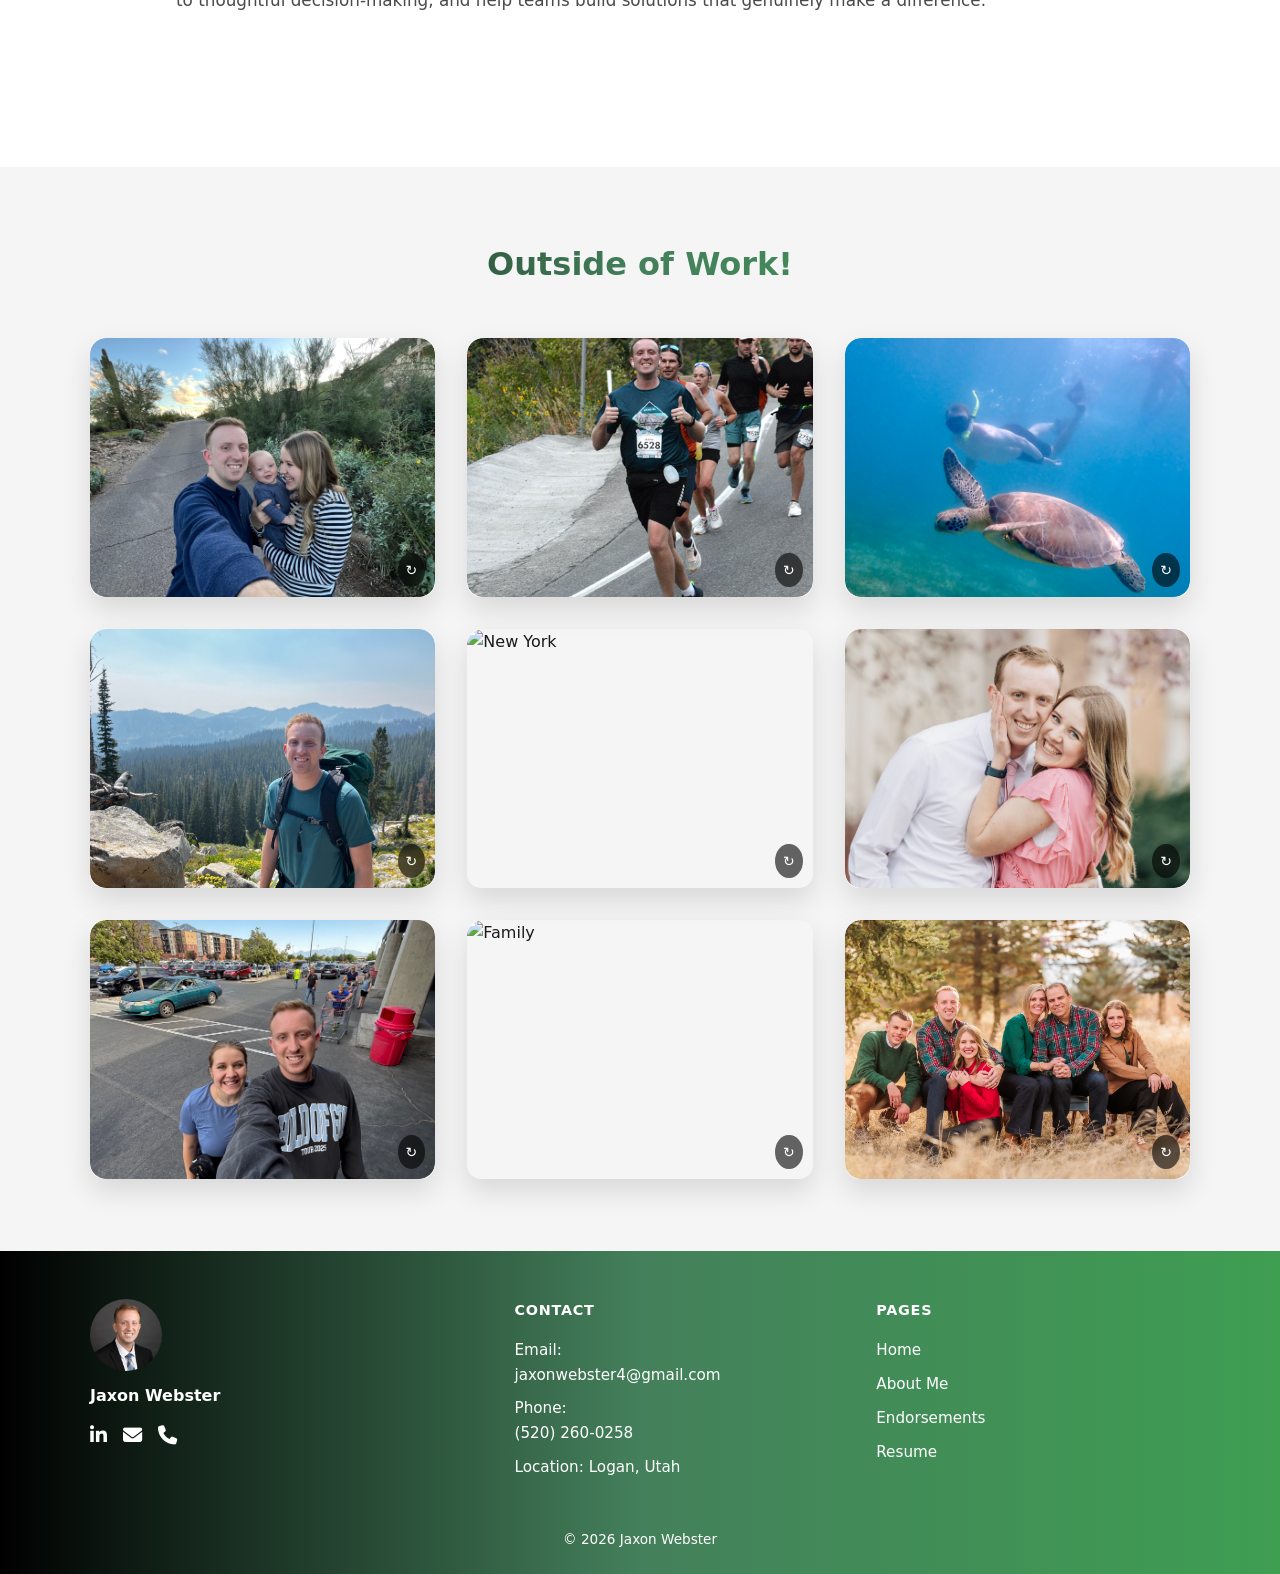
==== commit 1e4b0351: "date updated javascript" ====
--- a/about.html
+++ b/about.html
@@ -299,7 +299,6 @@
       </div>
 
     </div>
-
     <p class="footer-bottom">© 2026 Jaxon Webster</p>
   </footer>
 <!-- =========================
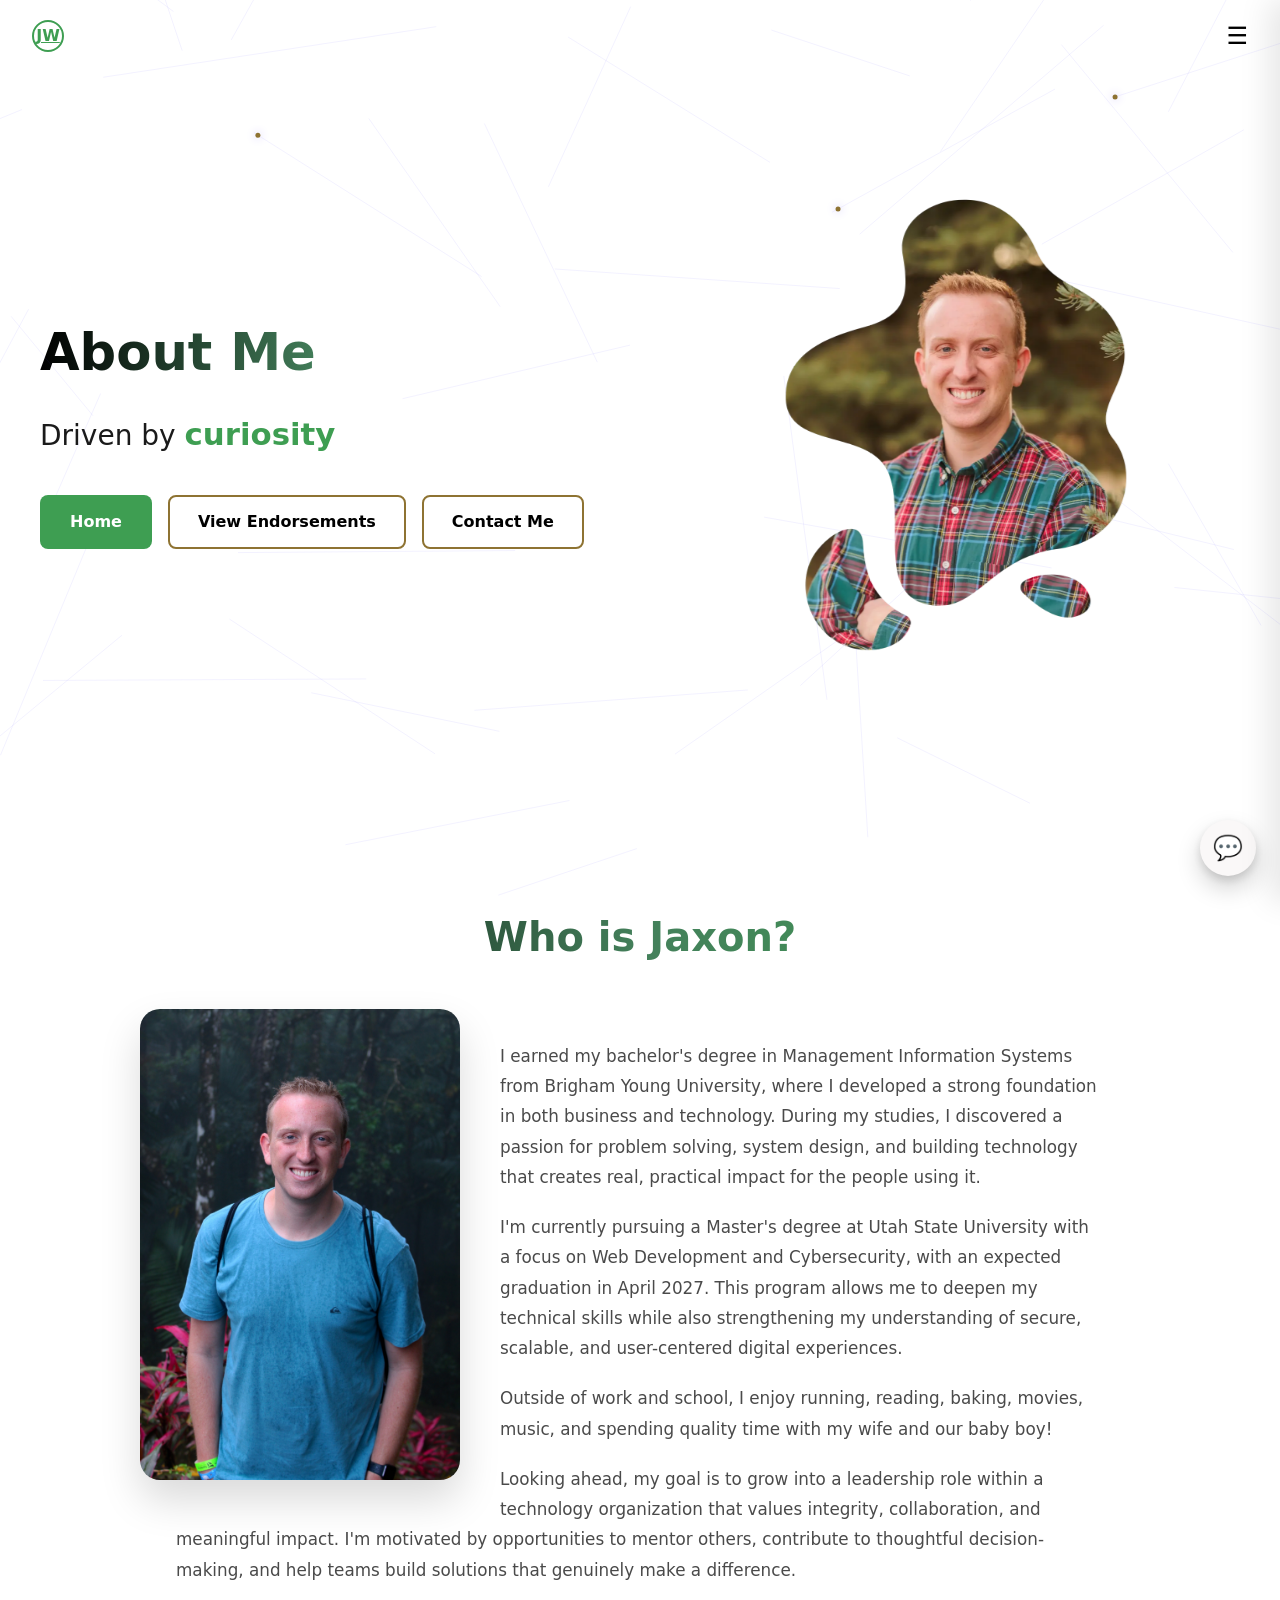
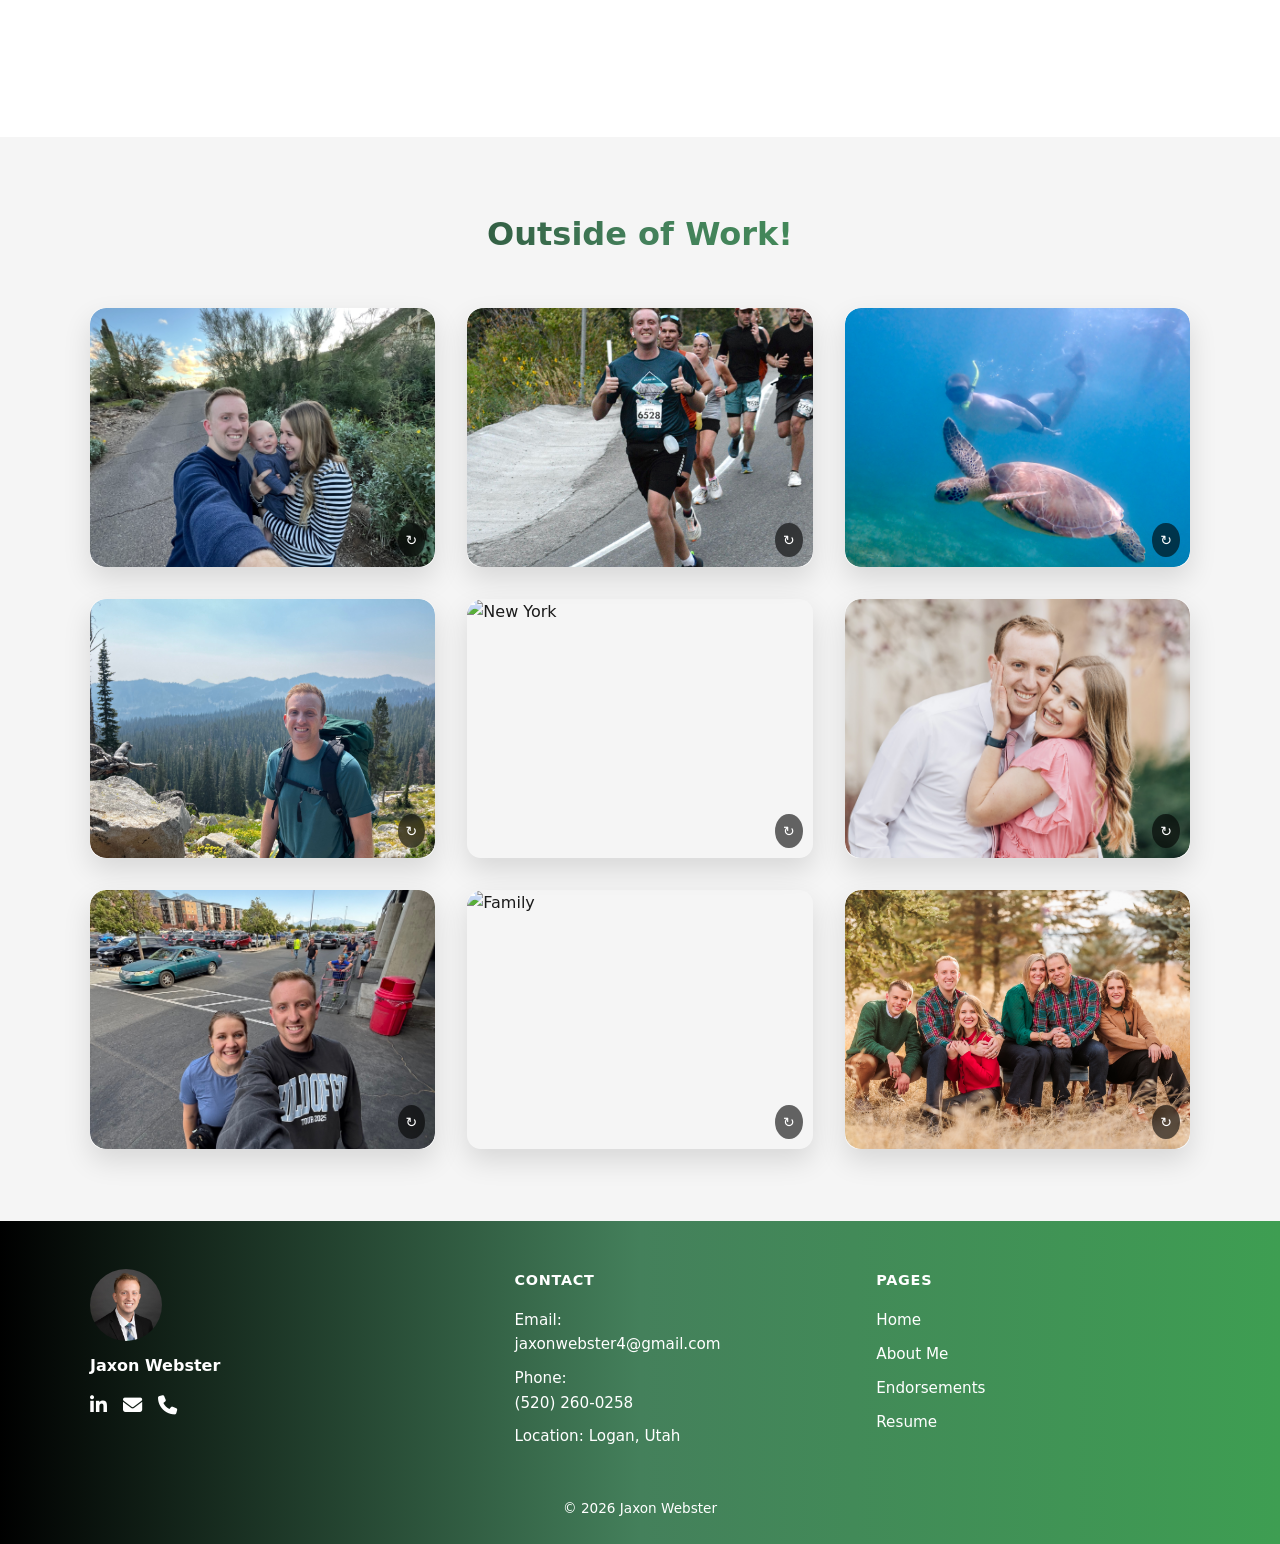
==== commit 9664f3fb: "about me update" ====
--- a/about.html
+++ b/about.html
@@ -97,7 +97,7 @@
         </p>
 
         <p>
-          Outside of work and school, I value balance, curiosity, and creativity. I enjoy running, baking, movies, music, and spending quality time with my wife and our baby boy. These interests help me stay grounded and bring a fresh perspective to both my personal and professional life.
+          Outside of work and school, I enjoy running, reading, baking, movies, music, and spending quality time with my wife and our baby boy!
         </p>
 
         <p>
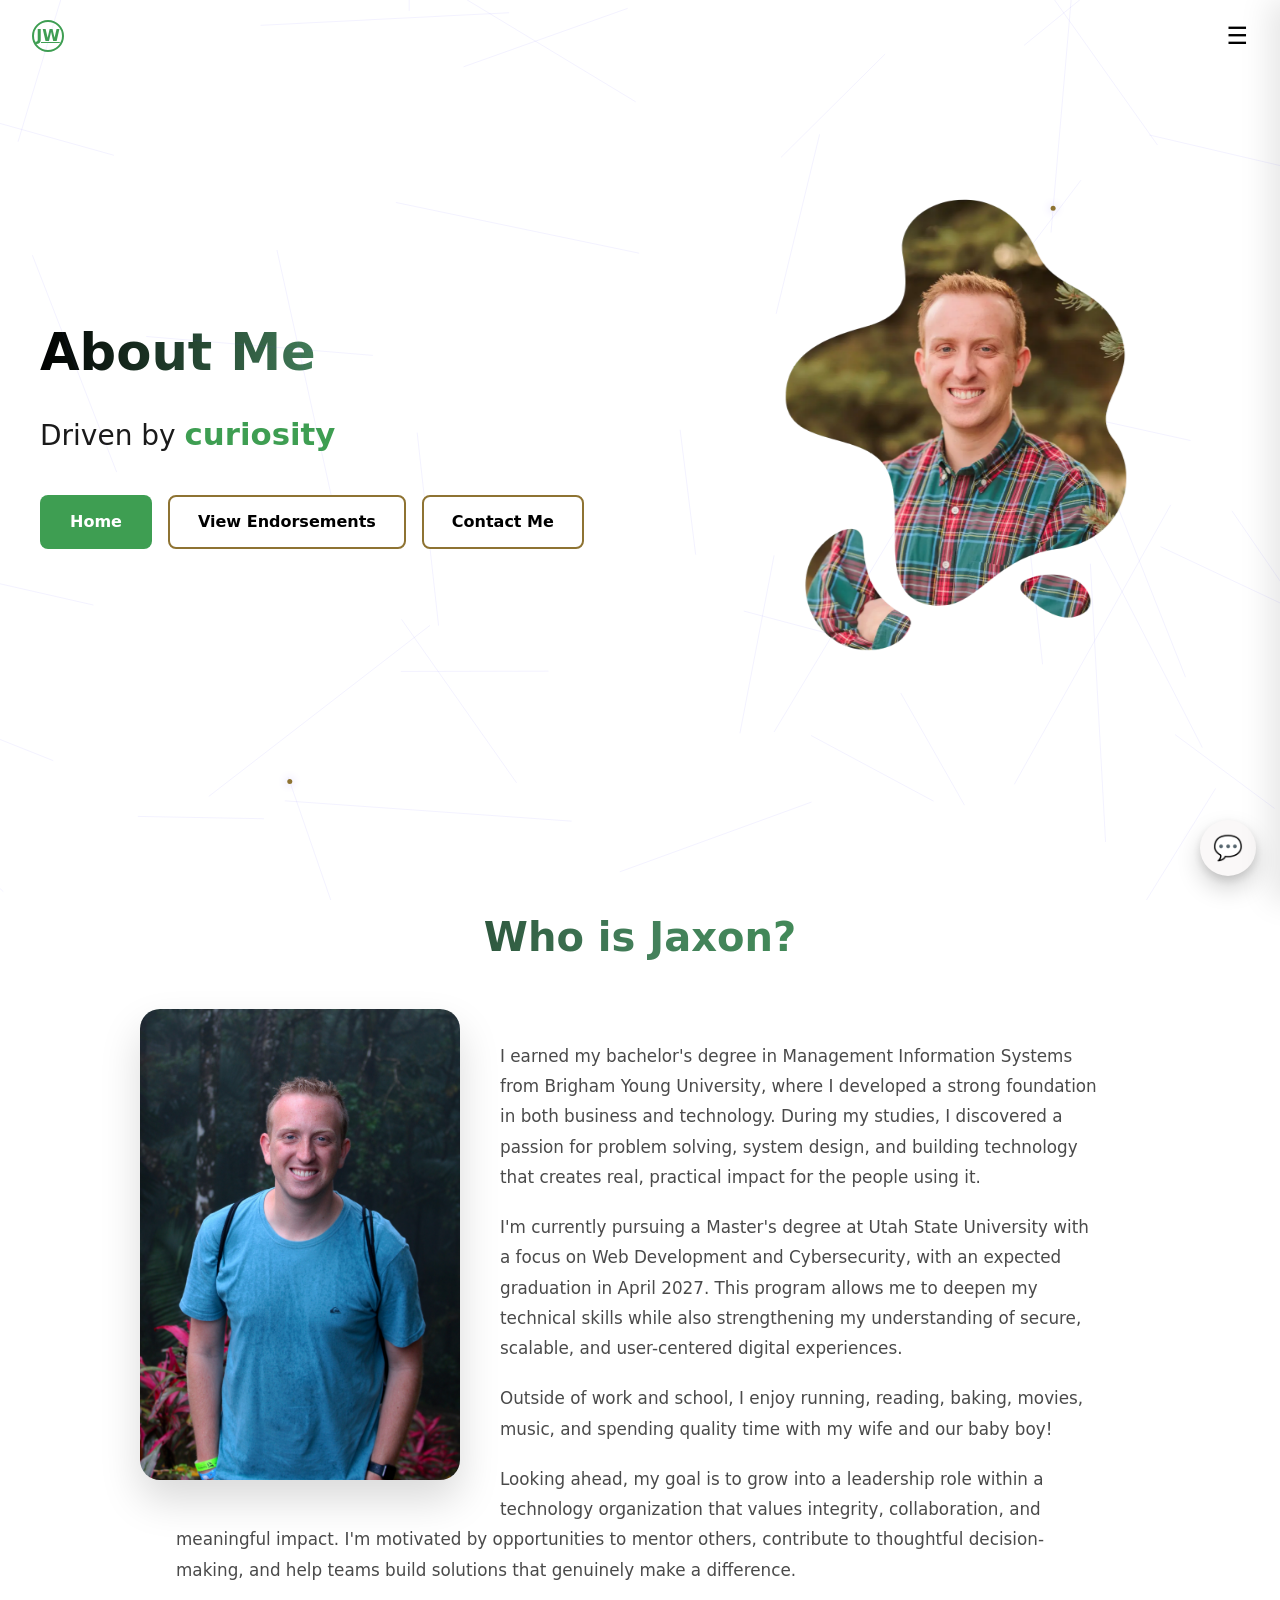
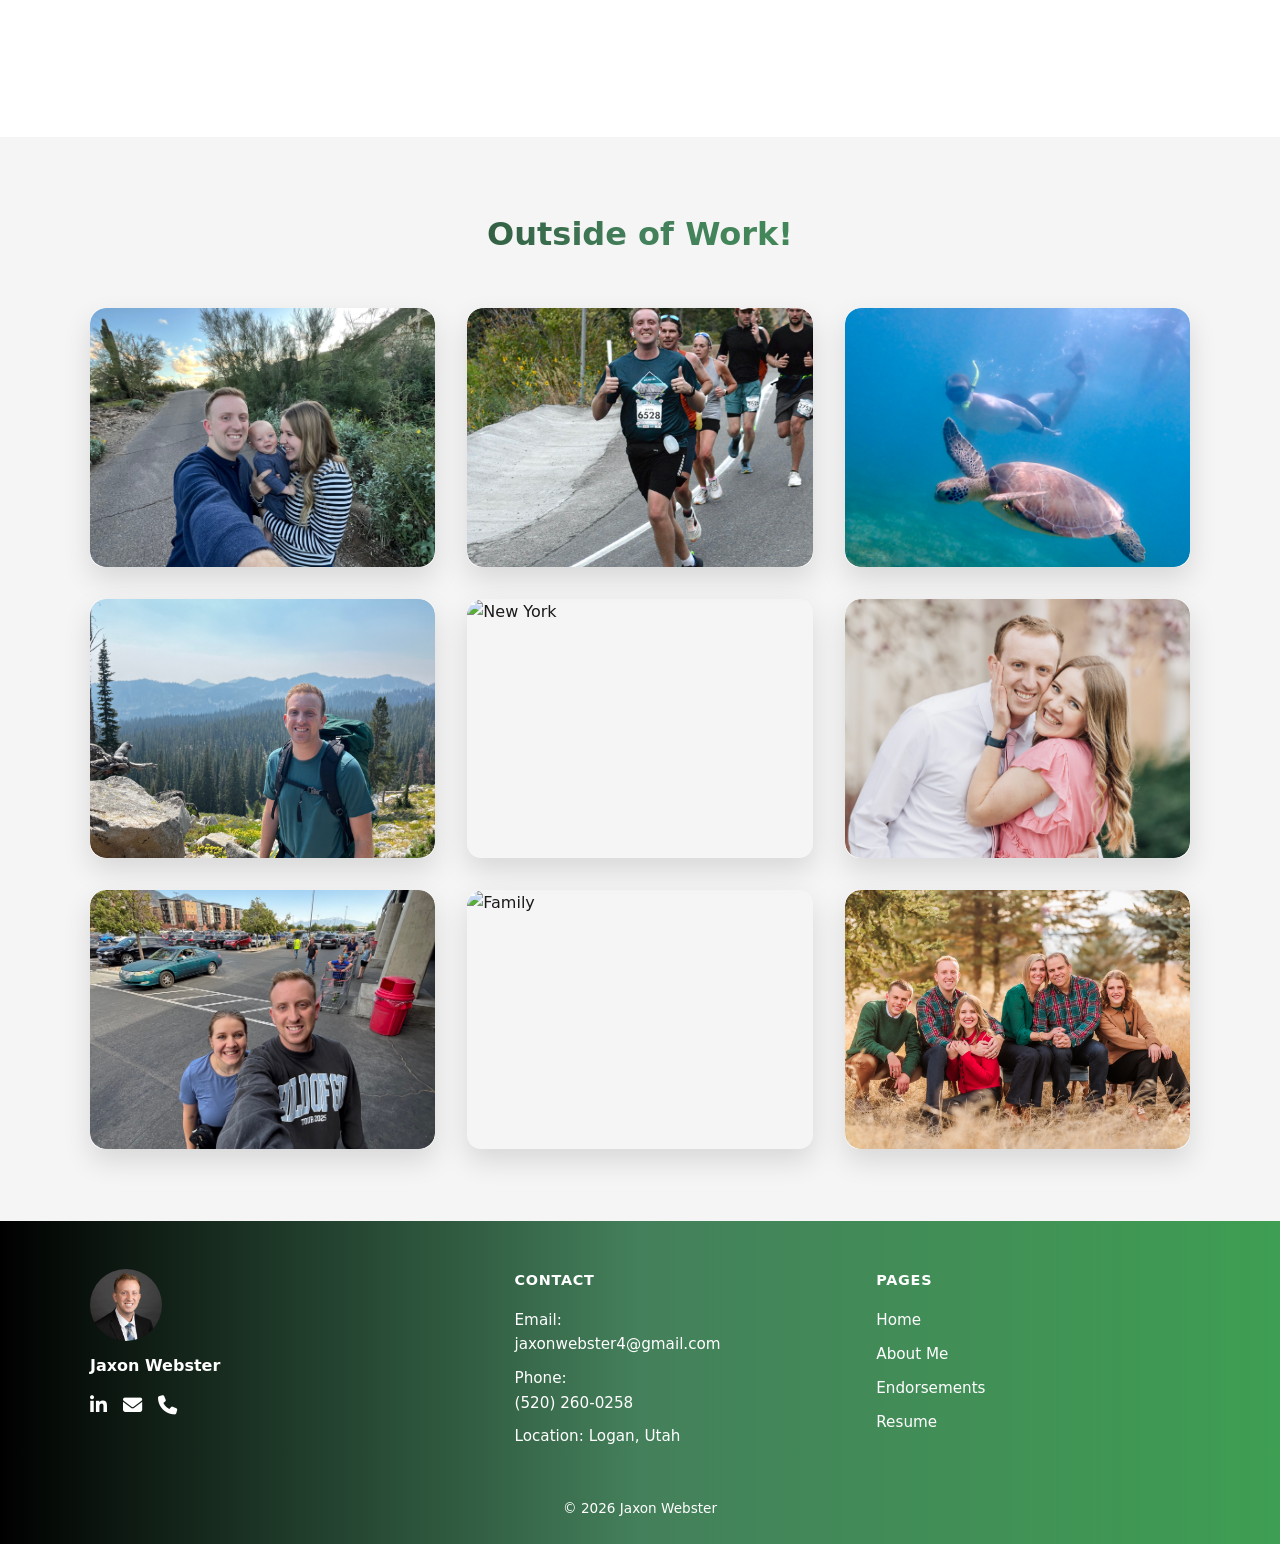
==== commit 57824f05: "final final touches" ====
--- a/about.html
+++ b/about.html
@@ -124,7 +124,6 @@
       <div class="card-inner">
         <div class="card-front">
           <img src="images/IMG_4509.jpeg" alt="Our Baby" />
-          <div class="flip-icon">↻</div>
         </div>
         <div class="card-back">
           <p>
@@ -139,7 +138,6 @@
       <div class="card-inner">
         <div class="card-front">
           <img src="images/IMG_5921.jpg" alt="Marathon" />
-          <div class="flip-icon">↻</div>
         </div>
         <div class="card-back">
           <p>
@@ -155,7 +153,6 @@
       <div class="card-inner">
         <div class="card-front">
           <img src="images/IMG_6132.jpg" alt="Turtle" />
-          <div class="flip-icon">↻</div>
         </div>
         <div class="card-back">
           <p>
@@ -171,7 +168,6 @@
       <div class="card-inner">
         <div class="card-front">
           <img src="images/hiking.jpeg" alt="Hiking" />
-          <div class="flip-icon">↻</div>
         </div>
         <div class="card-back">
           <p>We recently hiked/camped to 10 lakes in 10 miles in western Idaho. It was beautiful!</p>
@@ -185,7 +181,6 @@
       <div class="card-inner">
         <div class="card-front">
           <img src="images/Tezza-0236.JPG" alt="New York" />
-          <div class="flip-icon">↻</div>
         </div>
         <div class="card-back">
           <p>
@@ -201,7 +196,6 @@
       <div class="card-inner">
         <div class="card-front">
           <img src="images/us.jpeg" alt="graduation picture" />
-          <div class="flip-icon">↻</div>
         </div>
         <div class="card-back">
           <p>
@@ -216,7 +210,6 @@
       <div class="card-inner">
         <div class="card-front">
           <img src="images/costco.jpeg" alt="costco parking lot selfie" />
-          <div class="flip-icon">↻</div>
         </div>
         <div class="card-back">
           <p>
@@ -232,7 +225,6 @@
       <div class="card-inner">
         <div class="card-front">
           <img src="images/websters.PNG" alt="Family" />
-          <div class="flip-icon">↻</div>
         </div>
         <div class="card-back">
           <p>
@@ -247,7 +239,6 @@
       <div class="card-inner">
         <div class="card-front">
           <img src="images/millers.JPG" alt="In-Laws" />
-          <div class="flip-icon">↻</div>
         </div>
         <div class="card-back">
           <p>
--- a/styles.css
+++ b/styles.css
@@ -297,6 +297,7 @@
   max-height: 360px;
   object-fit: cover;
   display: block;
+  border-radius: 12px;
 }
 
 .projects-page .project-image,
@@ -349,7 +350,6 @@
 .project-card:nth-child(4) { transition-delay: 0.3s; }
 
 .project-card:hover {
-  transform: translateY(-6px);
   box-shadow: 0 16px 35px rgba(0, 0, 0, 0.12);
 }
 /* Top half image */
@@ -508,6 +508,7 @@
   color: transparent;
 }
 
+
 /* Close Menu Button */
 .close-menu {
   align-self: flex-end;
@@ -521,7 +522,7 @@
 }
 
 .close-menu:hover {
-  color: #6b5cff;
+  color: #6ccf81;
 }
 /* =========================
    FOOTER
@@ -605,7 +606,7 @@
 }
 
 .footer-column a:hover {
-  color: #6b5cff;
+  color: #6ccf81;
 }
 
 /* Bottom Text */
@@ -657,7 +658,7 @@
 }
 
 .project-btn:hover {
-  background: #5a4ae0;
+  background: #6ccf81;
   transform: translateY(-2px);
 }
 
@@ -1240,7 +1241,7 @@
 }
 
 .project-link:hover {
-  background: #5b63d6;
+  background: #6ccf81;
   color: #ffffff;
 }
 
@@ -1311,7 +1312,7 @@
 }
 
 .project-link:hover {
-  border-color: #5b63d6;
+  border-color: #6ccf81;
 }
 
 /* Mobile */
@@ -1466,7 +1467,7 @@
 
 /* Glass-style card */
 .contact-card {
-  max-width: 520px;
+  max-width: 1000px;
   margin: 0 auto;
 
   background: rgba(255, 255, 255, 0.65);
@@ -1479,15 +1480,92 @@
   box-shadow: 0 20px 45px rgba(0, 0, 0, 0.08);
 
   display: flex;
+  flex-direction: column; /* 👈 THIS is the key */
+}
+
+
+
+/* Right side (info) */
+.contact-right {
+  display: flex;
   flex-direction: column;
-  gap: 1.5rem;
-}
-
-/* Individual contact rows */
+  gap: 35px; /* increase this */
+  margin-left: 50px;
+}
+
+.contact-left,
+.contact-right {
+  flex: 1;
+}
+
+.contact-left {
+  margin-left: 50px;
+}
+@media (max-width: 768px) {
+  .contact-left,
+  .contact-right {
+    margin-left: 0;
+  }
+}
+
+/* Form */
+.contact-form {
+  display: flex;
+  flex-direction: column;
+  gap: 15px;
+  text-align: left;
+}
+
+/* Labels */
+.contact-form label {
+  font-weight: 600;
+  color: #333;
+}
+
+/* Inputs */
+.contact-form input,
+.contact-form textarea {
+  width: 100%;
+  padding: 10px 12px;
+  margin-top: 6px;
+  border: 1px solid #ddd;
+  border-radius: 8px;
+  font-size: 14px;
+}
+
+/* Focus */
+.contact-form input:focus,
+.contact-form textarea:focus {
+  border-color: #3E9E52;
+  outline: none;
+}
+
+.contact-form button {
+  margin-top: 10px;
+  padding: 12px;
+  background: #3E9E52; /* your icon green */
+  color: white;
+  font-weight: 600;
+  border: none;
+  border-radius: 8px;
+  cursor: pointer;
+  transition: background 0.2s ease, transform 0.1s ease;
+}
+
+.contact-form button:hover {
+  background: #348944; /* slightly darker green */
+}
+
+.contact-form button:active {
+  transform: scale(0.98);
+}
+
+/* Contact items */
 .contact-item {
   display: flex;
   align-items: center;
   gap: 1rem;
+  margin-bottom: 15px;
 
   font-size: 1.05rem;
   color: #333;
@@ -1508,18 +1586,14 @@
 }
 
 .contact-item a:hover {
-  color: #5b63d6;
+  color: #6ccf81;
 }
 
 /* Mobile */
 @media (max-width: 768px) {
   .contact-card {
+    flex-direction: column;
     padding: 2rem 1.75rem;
-  }
-}
-@media (max-width: 768px) {
-  .hero-portrait img {
-    max-height: 360px;
   }
 }
 
@@ -2001,1251 +2075,6 @@
   top: 1.75rem;
 }
 
-
-
-
-
-.quote-mark {
-  font-size: 4rem;
-  color: #3E9E52;
-}
-
-blockquote {
-  font-size: 1.2rem;
-  line-height: 1.7;
-  margin: 0;
-}
-
-.quote-author {
-  margin-top: 1rem;
-  font-size: 0.9rem;
-  opacity: 0.6;
-}
-
-.fade-in {
-  opacity: 1;
-  transform: translateY(0);
-}
-
-.js .fade-in {
-  opacity: 1;
-  transform: translateY(24px);
-}
-@media (max-width: 768px) {
-  .fade-in {
-    opacity: 1 !important;
-    transform: none !important;
-  }
-}
-
-@media (max-width: 768px) {
-  .endorsement-hero-inner {
-    flex-direction: column;
-    text-align: center;
-    gap: 2rem;
-  }
-
-  .endorsement-hero-left,
-  .endorsement-hero-right {
-    width: 100%;
-  }
-
-  .endorsement-hero-title {
-    font-size: 2.25rem;
-  }
-
-
-
-
-
-
-
-
-
-
-
-
-
-
-
-
-
-
-
-
-
-
-
-
-
-
-
-
-
-
-
-
-
-
-
-
-
-
-
-
-
-
-
-
-
-
-
-
-
-
-
-
-
-
-
-
-
-
-
-
-
-
-
-
-
-
-
-
-
-
-
-
-
-
-
-
-
-
-
-
-
-
-
-
-
-
-
-
-
-
-
-
-
-
-
-
-
-
-
-
-
-
-
-
-
-
-
-
-
-
-
-
-
-
-
-
-
-
-
-
-
-
-
-
-
-
-
-
-
-
-
-
-
-
-
-
-
-
-
-
-
-
-
-
-
-
-
-
-
-
-
-
-
-
-
-
-
-
-
-
-
-
-
-
-
-
-
-
-
-
-
-
-
-
-
-
-
-
-
-
-
-
-
-
-
-
-
-
-
-
-
-
-
-
-
-
-
-
-
-
-
-
-
-
-
-
-
-
-
-
-
-
-
-
-
-
-
-
-
-
-
-
-
-
-
-
-
-
-
-
-
-
-
-
-
-
-
-
-
-
-
-
-
-
-
-
-
-
-
-
-
-
-
-
-
-
-
-
-
-
-
-
-
-
-
-
-
-
-
-
-
-
-
-
-
-
-
-
-
-
-
-
-
-
-
-
-
-
-
-
-
-
-
-
-
-
-
-
-
-
-
-
-
-
-
-
-
-
-
-
-
-
-
-
-
-
-
-
-
-
-
-
-
-
-
-
-
-
-
-
-
-
-
-
-
-
-
-
-
-
-
-
-
-
-
-
-
-
-
-
-
-
-
-
-
-
-
-
-
-
-
-
-
-
-
-
-
-
-
-
-
-
-
-
-
-
-
-
-
-
-
-
-
-
-
-
-
-
-
-
-
-
-
-
-
-
-
-
-
-
-
-
-
-
-
-
-
-
-
-
-
-
-
-
-
-
-
-
-
-
-
-
-
-
-
-
-
-
-
-
-
-
-
-
-
-
-
-
-
-
-
-
-
-
-
-
-
-
-
-
-
-
-
-
-
-
-
-
-
-
-
-
-
-
-
-
-
-
-
-
-
-
-
-
-
-
-
-
-
-
-
-
-
-
-
-
-
-
-
-
-
-
-
-
-
-
-
-
-
-
-
-
-
-
-
-
-
-
-
-
-
-
-
-
-
-
-
-
-
-
-
-
-
-
-
-
-
-
-
-
-
-
-
-
-
-
-
-
-
-
-
-
-
-
-
-
-
-
-
-
-
-
-
-
-
-
-
-
-
-
-
-
-
-
-
-
-
-
-
-
-
-
-
-
-
-
-
-
-
-
-
-
-
-
-
-
-
-
-
-
-
-
-
-
-
-
-
-
-
-
-
-
-
-
-
-
-
-
-
-
-
-
-
-
-
-
-
-
-
-
-
-
-
-
-
-
-
-
-
-
-
-
-
-
-
-
-
-
-
-
-
-
-
-
-
-
-
-
-
-
-
-
-
-
-
-
-
-
-
-
-
-
-
-
-
-
-
-
-
-
-
-
-
-
-
-
-
-
-
-
-
-
-
-
-
-
-
-
-
-
-
-
-
-
-
-
-
-
-
-
-
-
-
-
-
-
-
-
-
-
-
-
-
-
-
-
-
-
-
-
-
-
-
-
-
-
-
-
-
-
-
-
-
-
-
-
-
-
-
-
-
-
-
-
-
-
-
-
-
-
-
-
-
-
-
-
-
-
-
-
-
-
-
-
-
-
-
-
-
-
-
-
-
-
-
-
-
-
-
-
-
-
-
-
-
-
-
-
-
-
-
-
-
-
-
-
-
-
-
-
-
-
-
-
-
-
-
-
-
-
-
-
-
-
-
-
-
-
-
-
-
-
-
-
-
-
-
-
-
-
-
-
-
-
-
-
-
-
-
-
-
-
-
-
-
-
-
-
-
-
-
-
-
-
-
-
-
-
-
-
-
-
-
-
-
-
-
-
-
-
-
-
-
-
-
-
-
-
-
-
-
-
-
-
-
-
-
-
-
-
-
-
-
-
-
-
-
-
-
-
-
-
-
-
-
-
-
-
-
-
-
-
-
-
-
-
-
-
-
-
-
-
-
-
-
-
-
-
-
-
-
-
-
-
-
-
-
-
-
-
-
-
-
-
-
-
-
-
-
-
-
-
-
-
-
-
-
-
-
-
-
-
-
-
-
-
-
-
-
-
-
-
-
-
-
-
-
-
-
-
-
-
-
-
-
-
-
-
-
-
-
-
-
-
-
-
-
-
-
-
-
-
-
-
-
-
-
-
-
-
-
-
-
-
-
-
-
-
-
-
-
-
-
-
-
-
-
-
-
-
-
-
-
-
-
-
-
-
-
-
-
-
-
-
-
-
-
-
-
-
-
-
-
-
-
-
-
-
-
-
-
-
-
-
-
-
-
-
-
-
-
-
-
-
-
-
-
-
-
-
-
-
-
-
-
-
-
-
-
-
-
-
-
-
-
-
-
-
-
-
-
-
-
-
-
-
-
-
-
-
-
-
-
-
-
-
-
-
-
-
-
-
-
-
-
-
-
-
-
-
-
-
-
-
-
-
-
-
-
-
-
-
-
-
-
-
-
-
-
-
-
-
-
-
-
-
-
-
-
-
-
-
-
-
-
-
-
-
-
-
-
-
-
-
-
-
-
-
-
-
-
-
-
-
-
-
-
-
-
-
-
-  
-}
 @media (max-width: 768px) {
   .endorsement-hero-right img {
     max-width: 220px;
@@ -3891,7 +2720,6 @@
   perspective: 1000px;
   position: relative;
 }
-
 .card-inner {
   position: relative;
   width: 100%;
@@ -3900,10 +2728,6 @@
   transform-style: preserve-3d;
 }
 
-.image-card:hover .card-inner,
-.image-card:focus-within .card-inner {
-  transform: rotateY(180deg);
-}
 
 .card-front,
 .card-back {
@@ -3967,3 +2791,71 @@
 .image-card:hover .flip-icon {
   transform: rotate(180deg);
 }
+.contact-form {
+  margin-top: 25px;
+  width: 100%;
+  padding: 0;
+  background: transparent;
+  box-shadow: none;
+  border-radius: 0;
+}
+
+/* Make labels consistent */
+.contact-form label {
+  display: block;
+  margin-bottom: 15px;
+  font-weight: 600;
+  color: #333;
+}
+
+/* Inputs */
+.contact-form input,
+.contact-form textarea {
+  width: 100%;
+  padding: 10px 12px;
+  margin-top: 6px;
+  border: 1px solid #ddd;
+  border-radius: 6px;
+  font-size: 14px;
+}
+
+/* Focus */
+.contact-form input:focus,
+.contact-form textarea:focus {
+  border-color: #3E9E52;
+  outline: none;
+}
+
+/* Button */
+.contact-form button {
+  margin-top: 10px;
+  padding: 12px 20px;
+  background: #3E9E52;
+  color: white;
+  font-weight: 600;
+  border: none;
+  border-radius: 6px;
+  cursor: pointer;
+}
+
+.contact-form button:hover {
+  background: #56c46d;
+}
+/* Title inside card */
+.contact-title {
+  width: 100%;
+  text-align: center;
+  margin-bottom: 2rem;
+}
+
+.contact-row {
+  display: flex;
+  gap: 60px;
+  align-items: center;
+}
+@media (max-width: 768px) {
+  .contact-row {
+    flex-direction: column;
+    flex-direction: column-reverse;
+  }
+}
